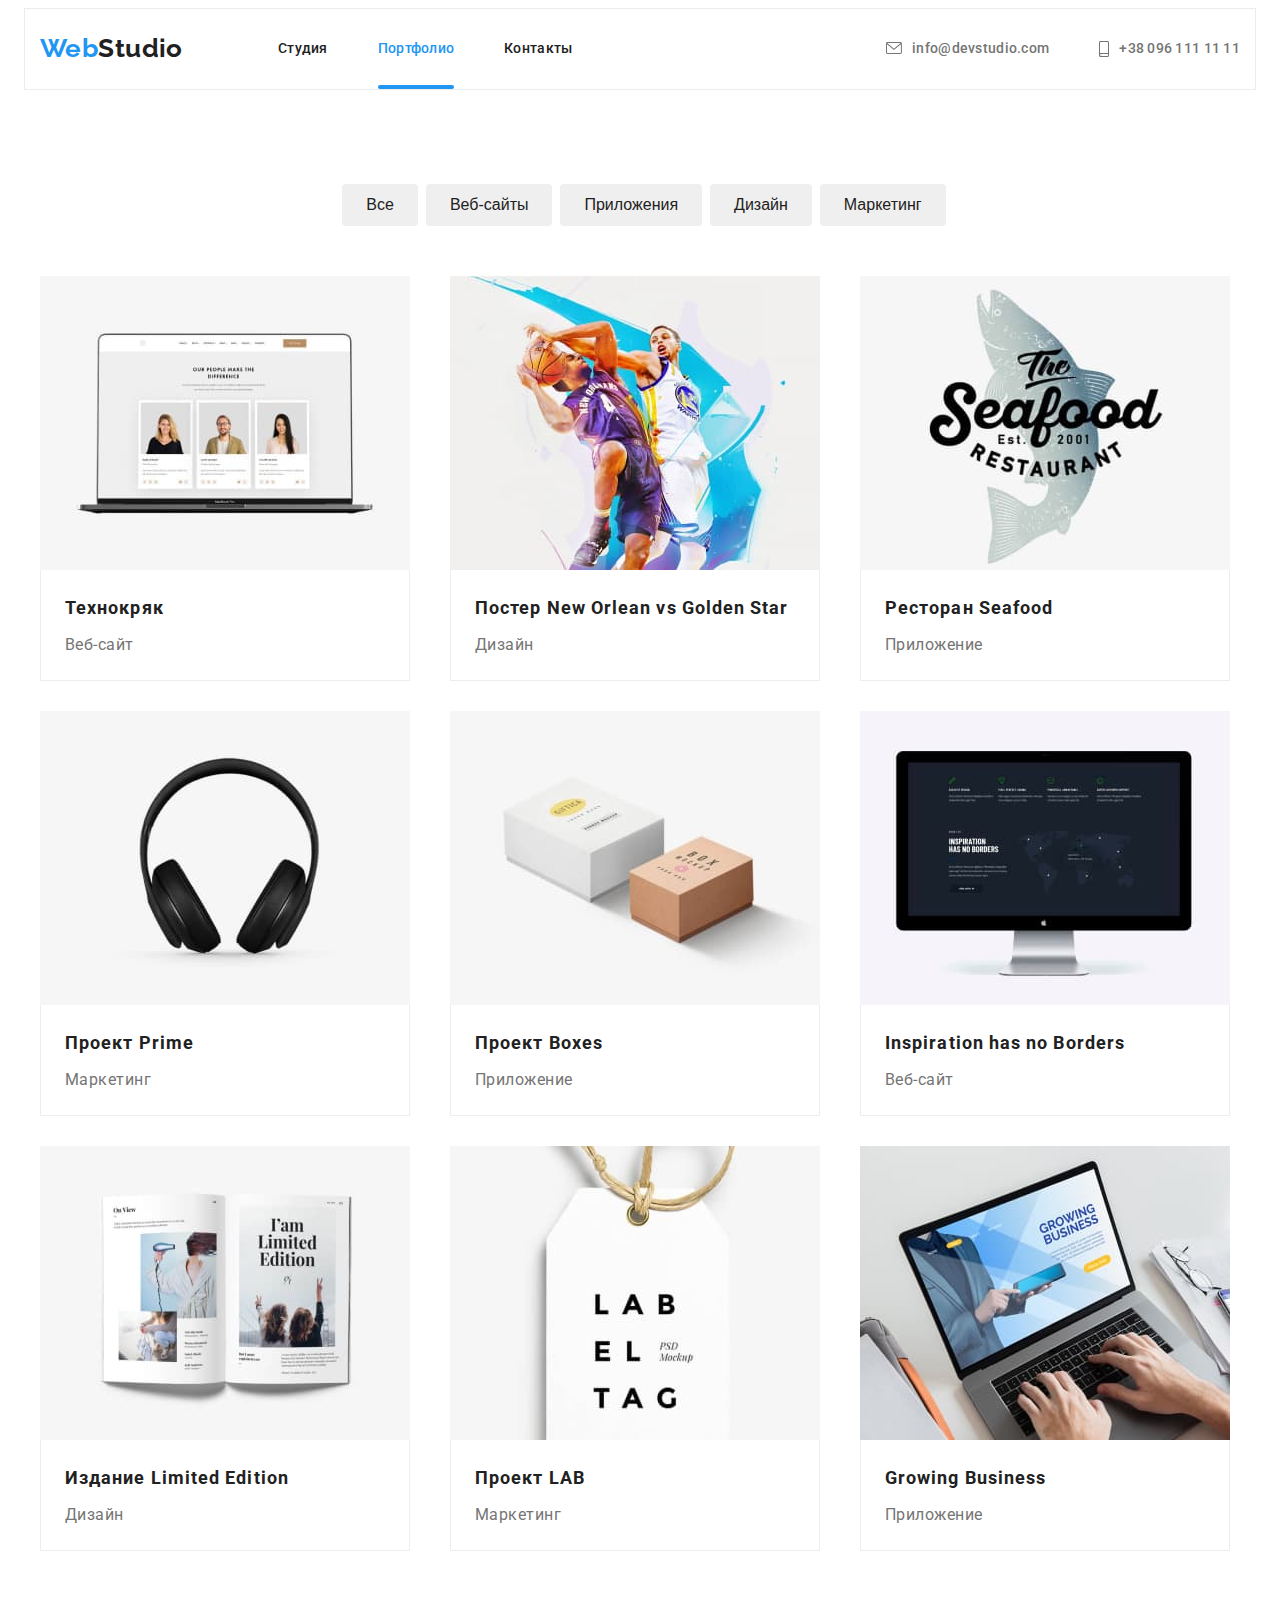
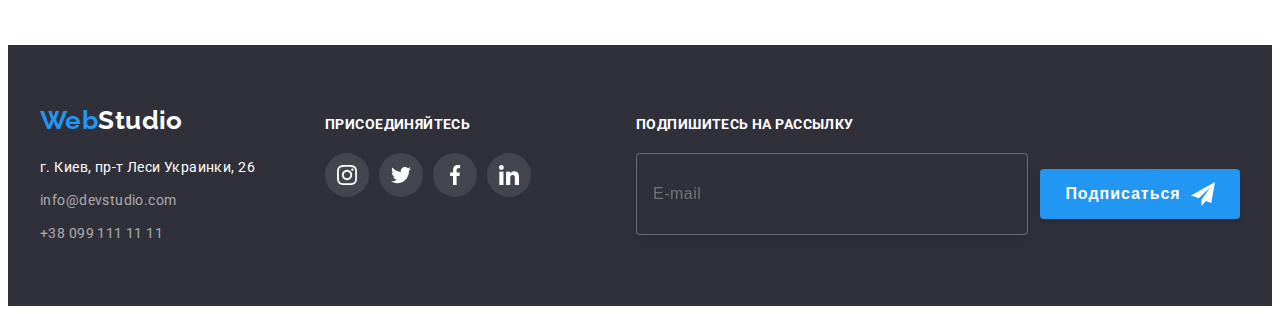
==== portfolio.html @ b59cf347 "added sass s.json" ====
<!DOCTYPE html>
<html lang="ru">
  <head>
    <meta charset="utf-8" />
    <meta name="viewport" content="widht=device-widht, initial-scale=1.0" />
    <title>Document</title>
    <link rel="preconnect" href="https://fonts.googleapis.com" />
    <link rel="preconnect" href="https://fonts.gstatic.com" crossorigin />
    <link
      href="https://fonts.googleapis.com/css2?family=Raleway:wght@700&family=Roboto:wght@400;500;700;900&display=swap"
      rel="stylesheet"
    />
    <link
      rel="stylesheet"
      href="https://cdnjs.cloudflare.com/ajax/libs/modern-normalize/1.1.0/modern-normalize.min.css"
      integrity="sha512-wpPYUAdjBVSE4KJnH1VR1HeZfpl1ub8YT/NKx4PuQ5NmX2tKuGu6U/JRp5y+Y8XG2tV+wKQpNHVUX03MfMFn9Q=="
      crossorigin="anonymous"
      referrerpolicy="no-referrer"
    />
    <link rel="stylesheet" href="./css/styles.css" />
  </head>

  <body>
    <!-- Шапка сайта-->
    <header class="header-page">
      <div class="container border">
        <div class="box">
          <nav class="header-page-nav">
            <a href="./index.html" class="logo"><span class="accent">Web</span>Studio</a>
            <ul class="site-nav list">
              <li class="list-item"><a href="index.html" class="link">Студия</a></li>
              <li class="list-item">
                <a href="./portfolio.html" class="link current">Портфолио</a>
              </li>
              <li class="list-item"><a href="" class="link">Контакты</a></li>
            </ul>
          </nav>

          <ul class="contact list">
            <li class="contacts-item">
              <a href="mailto:info@devstudio.com" class="contact-title">
                <svg class="contacts-icon-header" width="16" height="12">
                  <use href="./images/symbol-defs.svg#icon-envelope"></use>
                </svg>
                info@devstudio.com</a
              >
            </li>
            <li class="contacts-item">
              <a href="tel:+380991111111" class="contact-title">
                <svg class="contacts-icon-header" width="10" height="16">
                  <use href="./images/symbol-defs.svg#icon-smartphone"></use>
                </svg>
                +38 096 111 11 11</a
              >
            </li>
          </ul>
        </div>
      </div>
    </header>

    <main>
      <section class="section">
        <div class="container">
          <h1 class="section-title visually-hidden">Наши проекты</h1>
          <ul class="button-primary-list list">
            <li><button type="button" class="button-primary">Все</button></li>
            <li><button type="button" class="button-primary">Веб-сайты</button></li>
            <li><button type="button" class="button-primary">Приложения</button></li>
            <li><button type="button" class="button-primary">Дизайн</button></li>
            <li><button type="button" class="button-primary">Маркетинг</button></li>
          </ul>
          <ul class="projects list">
            <li class="projects-item">
              <a href="" class="projects-link">
                <div class="projects-wrap">
                  <img src="./images/image.jpg" alt="Ноутбук" width="370" height="294" />
                  <p class="projects-text">
                    Ресурс предлагает комплексные предложения с разным уровнем функционала и
                    сервисов. Все это позволит посетителю получить исчерпывающие сведения о компании
                    или частном лице.
                  </p>
                </div>

                <div class="projects-class">
                  <h2 class="projects-title">Технокряк</h2>
                  <p class="projects-work">Веб-сайт</p>
                </div>
              </a>
            </li>
            <li class="projects-item">
              <a href="" class="projects-link">
                <div class="projects-wrap">
                  <img
                    src="./images/image.1.jpg"
                    alt="Двое мужчин играют в баскетбол"
                    width="370"
                    height="294"
                  />
                  <p class="projects-text">
                    Ресурс предлагает комплексные предложения с разным уровнем функционала и
                    сервисов. Все это позволит посетителю получить исчерпывающие сведения о компании
                    или частном лице.
                  </p>
                </div>

                <div class="projects-class">
                  <h2 class="projects-title">Постер New Orlean vs Golden Star</h2>
                  <p class="projects-work">Дизайн</p>
                </div>
              </a>
            </li>
            <li class="projects-item">
              <a href="" class="projects-link">
                <div class="projects-wrap">
                  <img src="./images/image.2.jpg" alt="Лого ресторана" width="370" height="294" />
                  <p class="projects-text">
                    Ресурс предлагает комплексные предложения с разным уровнем функционала и
                    сервисов. Все это позволит посетителю получить исчерпывающие сведения о компании
                    или частном лице.
                  </p>
                </div>

                <div class="projects-class">
                  <h2 class="projects-title">Ресторан Seafood</h2>
                  <p class="projects-work">Приложение</p>
                </div>
              </a>
            </li>
            <li class="projects-item">
              <a href="" class="projects-link">
                <div class="projects-wrap">
                  <img src="./images/image.3.jpg" alt="Наушники" width="370" height="294" />
                  <p class="projects-text">
                    Ресурс предлагает комплексные предложения с разным уровнем функционала и
                    сервисов. Все это позволит посетителю получить исчерпывающие сведения о компании
                    или частном лице.
                  </p>
                </div>

                <div class="projects-class">
                  <h2 class="projects-title">Проект Prime</h2>
                  <p class="projects-work">Маркетинг</p>
                </div>
              </a>
            </li>
            <li class="projects-item">
              <a href="" class="projects-link">
                <div class="projects-wrap">
                  <img src="./images/image.4.jpg" alt="Две коробки" width="370" height="294" />
                  <p class="projects-text">
                    Ресурс предлагает комплексные предложения с разным уровнем функционала и
                    сервисов. Все это позволит посетителю получить исчерпывающие сведения о компании
                    или частном лице.
                  </p>
                </div>

                <div class="projects-class">
                  <h2 class="projects-title">Проект Boxes</h2>
                  <p class="projects-work">Приложение</p>
                </div>
              </a>
            </li>
            <li class="projects-item">
              <a href="" class="projects-link">
                <div class="projects-wrap">
                  <img
                    src="./images/image.5.jpg"
                    alt="Монитор комп'ютера"
                    width="370"
                    height="294"
                  />
                  <p class="projects-text">
                    Ресурс предлагает комплексные предложения с разным уровнем функционала и
                    сервисов. Все это позволит посетителю получить исчерпывающие сведения о компании
                    или частном лице.
                  </p>
                </div>

                <div class="projects-class">
                  <h2 class="projects-title">Inspiration has no Borders</h2>
                  <p class="projects-work">Веб-сайт</p>
                </div>
              </a>
            </li>
            <li class="projects-item">
              <a href="" class="projects-link">
                <div class="projects-wrap">
                  <img src="./images/image.6.jpg" alt="Открытый журнал" width="370" height="294" />
                  <p class="projects-text">
                    Ресурс предлагает комплексные предложения с разным уровнем функционала и
                    сервисов. Все это позволит посетителю получить исчерпывающие сведения о компании
                    или частном лице.
                  </p>
                </div>

                <div class="projects-class">
                  <h2 class="projects-title">Издание Limited Edition</h2>
                  <p class="projects-work">Дизайн</p>
                </div>
              </a>
            </li>
            <li class="projects-item">
              <a href="" class="projects-link">
                <div class="projects-wrap">
                  <img src="./images/image.7.jpg" alt="Проект LAB" width="370" height="294" />
                  <p class="projects-text">
                    Ресурс предлагает комплексные предложения с разным уровнем функционала и
                    сервисов. Все это позволит посетителю получить исчерпывающие сведения о компании
                    или частном лице.
                  </p>
                </div>

                <div class="projects-class">
                  <h2 class="projects-title">Проект LAB</h2>
                  <p class="projects-work">Маркетинг</p>
                </div>
              </a>
            </li>
            <li class="projects-item">
              <a href="" class="projects-link">
                <div class="projects-wrap">
                  <img
                    src="./images/image.8.jpg"
                    alt="Робота за проектом"
                    width="370"
                    height="294"
                  />
                  <p class="projects-text">
                    Ресурс предлагает комплексные предложения с разным уровнем функционала и
                    сервисов. Все это позволит посетителю получить исчерпывающие сведения о компании
                    или частном лице.
                  </p>
                </div>

                <div class="projects-class">
                  <h2 class="projects-title">Growing Business</h2>
                  <p class="projects-work">Приложение</p>
                </div>
              </a>
            </li>
          </ul>
        </div>
      </section>
    </main>

    <!-- Футер -->
    <footer class="adress">
      <div class="contact-wrap">
        <div class="container">
          <div class="contact-link">
            <a href="./index.html" class="logo-footer"
              ><span class="accent">Web</span><span class="accent-logo">Studio</span></a
            >
            <address>
              <ul class="contacts list">
                <li class="contact-adress">
                  <a
                    href="https://goo.gl/maps/pnNfETj2RrLpbSRX6"
                    target="_blank"
                    rel="nooper noreferrer"
                    class="adress-title"
                    >г. Киев, пр-т Леси Украинки, 26</a
                  >
                </li>
                <li class="contact-adress">
                  <a href="mailto:info@devstudio.com" class="contact-item"> info@devstudio.com</a>
                </li>
                <li class="contact-adress">
                  <a href="tel:+380991111111" class="contact-item"> +38 099 111 11 11</a>
                </li>
              </ul>
            </address>
          </div>
          <div class="contacts-wrap-link">
            <div class="contacts-link">
              <p class="contacts-link-title">Присоединяйтесь</p>
              <ul class="contacts-link-list list">
                <li class="contacts-icon">
                  <a href="" class="contacts-icon-link">
                    <svg class="contacts-icons" width="20" height="20">
                      <use href="./images/symbol-defs.svg#icon-instagram"></use>
                    </svg>
                  </a>
                </li>
                <li class="contacts-icon">
                  <a href="" class="contacts-icon-link">
                    <svg class="contacts-icons" width="20" height="20">
                      <use href="./images/symbol-defs.svg#icon-twitter"></use>
                    </svg>
                  </a>
                </li>
                <li class="contacts-icon">
                  <a href="" class="contacts-icon-link">
                    <svg class="contacts-icons" width="20" height="20">
                      <use href="./images/symbol-defs.svg#icon-facebook"></use>
                    </svg>
                  </a>
                </li>
                <li class="contacts-icon">
                  <a href="" class="contacts-icon-link">
                    <svg class="contacts-icons" width="20" height="20">
                      <use href="./images/symbol-defs.svg#icon-linkedin"></use>
                    </svg>
                  </a>
                </li>
              </ul>
            </div>
          </div>
          <div class="contacts-wrap-email">
            <p class="contacts-email-title">Подпишитесь на рассылку</p>
            <form>
              <div class="contacts-input-btn">
                <input type="email" name="email" placeholder="E-mail" class="contacts-input" />
                <button type="submit" class="contacts-email-btn">
                  Подписаться

                  <svg class="contacts-btn-icon" width="24" height="24">
                    <use href="./images/symbol-defs.svg#icon-icon-send"></use>
                  </svg>
                </button>
              </div>
            </form>
          </div>
        </div>
      </div>
    </footer>
  </body>
</html>
---- css/styles.css ----
:root {
  --primary-text-color: #757575;
  --title-text-color: #212121;
  --accent-color: #2196f3;
  --primary-white-color: #ffffff;
  --primary-grey-color: #2f303a;
}

.visually-hidden {
  position: absolute;
  white-space: nowrap;
  width: 1px;
  height: 1px;
  overflow: hidden;
  border: 0;
  padding: 0;
  clip: rect(0 0 0 0);
  clip-path: inset(50%);
  margin: -1px;
}

p,
h1,
h2,
h3,
h4,
h5,
h6 {
  margin: 0;
  padding: 0;
}

ul,
ol {
  margin: 0;
  padding-left: 0;
}

img {
  display: block;
  max-width: 100%;
  height: auto;
}

.container {
  width: 1200px;
  margin: 0 auto;
  padding-left: 15px;
  padding-right: 15px;
  /* outline: 2px solid red; */
}

.box {
  display: flex;
  align-items: center;

  padding-top: 24px;
  padding-bottom: 25px;
}

body {
  background-color: var(--primary-white-color);
  color: var(--primary-text-color);
  font-family: 'Roboto', sans-serif;
  font-size: 14px;
  letter-spacing: 0.03em;
}

.border {
  border: 1px solid #ececec;
}

.list {
  list-style: none;
}

/* icon */
.thumb {
  display: flex;
  align-items: center;
  justify-content: center;
  background-color: #f5f4fa;
  border-radius: 4px;
  max-width: 270px;
  height: 120px;
  margin-bottom: 30px;
}

.icon-img {
  display: inline-flex;
  background-position: center;
  background-repeat: no-repeat;
  background-size: contain;
}

.icon {
  display: inline-flex;
  background-position: center;
  background-repeat: no-repeat;
  background-size: contain;
}

.icon:not(:last-child) {
  margin-left: 10px;
}

/* логотип */
.logo {
  color: var(--title-text-color);
  font-family: 'Raleway', sans-serif;
  font-weight: 700;
  text-decoration: none;
  font-size: 26px;
  line-height: 1.19;

  min-width: 145px;
  height: 31px;
  margin-right: 93px;
}

.logo-footer {
  color: var(--title-text-color);
  font-family: 'Raleway', sans-serif;
  font-weight: 700;
  text-decoration: none;
  font-size: 26px;
  line-height: 1.19;
  min-width: 145px;
  height: 31px;
}

.accent {
  color: var(--accent-color);
}
.accent-logo {
  color: var(--primary-white-color);
}

/* header */

.header-page {
  display: flex;
  align-items: center;
}

.header-page-nav {
  display: flex;
  align-items: center;
}

.site-nav {
  display: flex;
}

.site-nav:not(:last-child) {
  margin-left: 50px;
}

.site-nav .link {
  color: var(--title-text-color);
  font-weight: 500;
  font-size: 14px;
  line-height: 1.14;
  text-decoration: none;
  letter-spacing: 0.02em;
}

.list-item {
  position: relative;
}

.link::after {
  content: '';
  position: absolute;
  left: 0;
  bottom: -32px;
  display: block;
  width: 100%;
  height: 4px;
  background-color: var(--accent-color);
  border-radius: 2px;
  opacity: 0;
  transform: scaleX(0);
  transition: transform 250ms cubic-bezier(0.4, 0, 0.2, 1),
    opacity 250ms cubic-bezier(0.4, 0, 0.2, 1);
}

.link:hover::after,
.link.current::after {
  opacity: 1;
  transform: scaleX(1);
}

.site-nav .link:hover,
.site-nav .link:focus {
  color: var(--accent-color);
}

.site-nav .link.current {
  color: var(--accent-color);
}

.list-item:not(:last-child) {
  margin-right: 50px;
}

.border {
  border: 1px solid #ececec;
}

/* hero */

.hero {
  text-align: center;
  padding-top: 200px;
  padding-bottom: 200px;
}

.hero-title {
  color: var(--primary-white-color);
  font-weight: 900;
  font-size: 44px;
  line-height: 1.36;
  letter-spacing: 0.06em;
  text-align: center;
  max-width: 696px;
  height: 120px;
  margin-left: auto;
  margin-right: auto;
  margin-bottom: 30px;
  text-transform: uppercase;
}
/* Overlay */
.overlay {
  height: 600px;
  outline: 1px solid #000;
  max-width: 1600px;
  margin-left: auto;
  margin-right: auto;
  background-image: linear-gradient(rgba(47, 48, 58, 0.4), rgba(47, 48, 58, 0.4)),
    url(../images/overlay.jpg);
  background-repeat: no-repeat;
  background-size: cover;
  background-position: center;
}

.section {
  padding-top: 94px;
  padding-bottom: 94px;
}
.section-title {
  color: var(--title-text-color);
  font-weight: 700;
  font-size: 36px;
  line-height: 1.17;
  letter-spacing: 0.03em;
  text-align: center;
  margin-right: auto;
  margin-left: auto;
  margin-bottom: 50px;
}

.section-gallery {
  padding-top: 0;
}

.gallery {
  display: flex;
  margin-left: -30px;
}

.gallery-item {
  width: calc((100% - 90px) / 3);
  margin-left: 30px;
  position: relative;
}

.gallery-text {
  background-color: rgba(47, 48, 58, 0.8);
  color: #ffffff;

  font-weight: 700;
  font-size: 14px;
  line-height: 1.14;
  text-align: center;
  letter-spacing: 0.03em;
  text-transform: uppercase;

  display: flex;
  align-items: center;
  justify-content: center;

  position: absolute;
  width: 370px;
  height: 70px;
  bottom: 0;
}

/* work */
.work-title {
  color: var(--title-text-color);
  font-weight: 700;
  font-size: 14px;
  line-height: 1.14;
  letter-spacing: 0.03em;
  text-transform: uppercase;
  max-width: 270px;
  margin-bottom: 10px;
}

.work-list {
  display: flex;
  align-items: center;
}

.work-item:not(:last-child) {
  margin-right: 30px;
}

.work-text {
  font-size: 14px;
  line-height: 1.71;
  letter-spacing: 0.03em;
  text-align: left;
  width: 270px;
}

/* projects */
.projects {
  display: flex;
  flex-wrap: wrap;

  margin-left: -30px;
  margin-top: -30px;
}
.projects-link {
  display: block;
  color: var(--primary-text-color);
  text-decoration: none;
  font-size: 16px;
  line-height: 1.88;
  letter-spacing: 0.03em;
  box-sizing: border-box;
}

.projects-title {
  color: var(--title-text-color);
  font-weight: 700;
  font-size: 18px;
  line-height: 2;
  letter-spacing: 0.06em;
  margin-bottom: 4px;
}

.projects-work {
  color: var(--primary-text-color);
  font-size: 16px;
  line-height: 1.88;
  letter-spacing: 0.03em;
}

.projects-class {
  padding-top: 20px;
  padding-right: 24px;
  padding-bottom: 20px;
  padding-left: 24px;
  box-sizing: border-box;
  border-left: 1px solid #eeeeee;
  border-right: 1px solid #eeeeee;
  border-bottom: 1px solid #eeeeee;
  width: 370px;
}

.projects-item {
  flex-basis: calc(100% / 3 - 30px);
  margin-top: 30px;
  margin-left: 30px;
}

/* .projects-item:hover,
.projects-item:focus {
  box-shadow: 0px 1px 1px rgba(0, 0, 0, 0.12), 0px 4px 4px rgba(0, 0, 0, 0.06),
    1px 4px 6px rgba(0, 0, 0, 0.16);
} */
.projects-link:hover,
.projects-link:focus {
  box-shadow: 0px 1px 1px rgba(0, 0, 0, 0.12), 0px 4px 4px rgba(0, 0, 0, 0.06),
    1px 4px 6px rgba(0, 0, 0, 0.16);
}

.projects-link:hover .projects-text {
  transform: translateY(0);
}

.projects-wrap {
  position: relative;
  overflow: hidden;
}

.projects-text {
  background-color: rgba(33, 150, 243, 0.9);
  color: #ffffff;
  font-size: 18px;
  line-height: 1.56;
  letter-spacing: 0.03em;

  position: absolute;
  top: 0;
  bottom: 0;
  padding: 63px 24px;
  height: 100%;
  max-width: 100%;

  transform: translateY(101%);
  transition: transform 250ms cubic-bezier(0.4, 0, 0.2, 1);
}

/* button */
.button {
  display: block;
  border-radius: 4px;
  padding: 10px 32px;
  min-width: 200px;
  margin-right: auto;
  margin-left: auto;

  background-color: var(--accent-color);
  color: var(--primary-white-color);

  border-color: transparent;
  font-weight: 700;
  font-size: 16px;
  line-height: 1.88;
  cursor: pointer;
  text-align: center;
  letter-spacing: 0.06em;
}

.button:hover,
.button:focus {
  color: var(--primary-white-color);
}

.button-primary-list {
  display: flex;
  justify-content: center;
  margin-bottom: 50px;
}

.button-primary {
  color: var(--title-text-color);
  font-size: 16px;
  font-weight: 500;
  line-height: 1.63;
  text-align: center;
  border-color: transparent;
  border-radius: 4px;
  cursor: pointer;
  margin-left: 8px;
  padding: 6px 22px;
}

.button-primary:hover,
.button-primary:focus {
  background-color: var(--accent-color);
  color: var(--primary-white-color);
  border-color: transparent;
  box-shadow: 0px 3px 1px rgba(0, 0, 0, 0.1), 0px 1px 2px rgba(0, 0, 0, 0.08),
    0px 2px 2px rgba(0, 0, 0, 0.12);
}

/* features */

.feature-list {
  display: flex;
  margin-left: -30px;
  text-align: center;
}

.feature-item {
  width: calc((100%-120px) / 4);
  margin-left: 30px;
  background: #ffffff;
  box-shadow: 0px 1px 3px rgba(0, 0, 0, 0.12), 0px 1px 1px rgba(0, 0, 0, 0.14),
    0px 2px 1px rgba(0, 0, 0, 0.2);
  border-radius: 0px 0px 4px 4px;
}

.feature {
  background-color: #f5f4fa;
  padding-bottom: 94px;
}

.feature-title {
  color: var(--title-text-color);
  font-weight: 500;
  font-size: 16px;
  line-height: 1.19;
  letter-spacing: 0.03em;
  margin-top: 30px;
  margin-bottom: 10px;
}

.feature-work {
  font-size: 16px;
  line-height: 1.19;
  text-align: center;
  letter-spacing: 0.03em;
  margin-bottom: 16px;
}

.feature-icon-list {
  display: flex;
  justify-content: center;
  margin-bottom: 30px;
}

.feature-icon {
  width: 44px;
  height: 44px;
  margin-right: 10px;
}

.feature-icon:not(:last-child) {
  margin-right: 10px;
}

.feature-icon-link {
  width: 100%;
  height: 100%;
  border-radius: 50%;
  display: flex;
  align-items: center;
  justify-content: center;
  color: #afb1b8;
  position: relative;
}

.icons {
  fill: currentColor;
  position: absolute;
  transform: rotate(0);
  transition: transform 250ms cubic-bezier(0.4, 0, 0.2, 1);
}

.feature-icon-link:hover,
.feature-icon-link:focus {
  background-color: var(--accent-color);
  color: #ffffff;
  transform: rotate(360deg);
  transition: transform 800ms cubic-bezier(0.4, 0, 0.2, 1);
}

/* Clients */
.clients-list {
  display: flex;
  align-items: center;
}

.clients-title {
  color: var(--title-text-color);
  font-weight: 700;
  font-size: 36px;
  line-height: 1.17;
  text-align: center;
  letter-spacing: 0.03em;
  margin-bottom: 50px;
}

.clients-item {
  margin-right: 30px;
}

.clients-item:not(:last-child) {
  margin-right: 30px;
}

.clients-link {
  display: flex;
  align-items: center;
  justify-content: center;
  border: 1px solid #afb1b8;
  border-radius: 4px;
  width: 170px;
  height: 92px;
  color: #afb1b8;
  cursor: pointer;

  position: relative;
}

.clients-link:hover,
.clients-link:focus {
  border-color: var(--accent-color);
}

.clients-icon {
  display: inline-flex;
  background-position: center;
  background-repeat: no-repeat;
  background-size: contain;
  position: absolute;
  opacity: 1;
  transform: scale(1);
  transition: transform 250ms cubic-bezier(0.4, 0, 0.2, 1);
}

.clients-icon {
  fill: currentColor;
}

.clients-link:hover .clients-icon,
.clients-link:focus .clients-icon {
  fill: var(--accent-color);
  opacity: 0.8;
  transform: scale(1.2);
  transition: transform 250ms cubic-bezier(0.4, 0, 0.2, 1);
}

/* contacts */
.contact-wrap .container {
  display: flex;
  align-items: baseline;
  /* justify-content: baseline; */
}

.contacts-icon-header {
  fill: var(--primary-text-color);
  cursor: pointer;
  margin-right: 10px;
  opacity: 1;
  transform: scaleY(1);
  transition: transform 250ms cubic-bezier(0.4, 0, 0.2, 1);
}

.contacts-icon-header:not(:last-child) {
  margin-right: 10px;
}

.contacts-item:hover .contacts-icon-header,
.contacts-item:focus .contacts-icon-header {
  fill: var(--accent-color);
  opacity: 1.2;
  transform: scaleY(-1);
  transition: transform 250ms cubic-bezier(0.4, 0, 0.2, 1);
}

/* .contacts-icon-header:hover,
.contacts-icon-header:focus {
  fill: var(--accent-color);
} */

.contacts-item {
  display: inline-flex;
  align-items: center;
}

.contacts-item:not(:last-child) {
  margin-right: 50px;
}

.adress {
  background-color: var(--primary-grey-color);
  padding-top: 60px;
  padding-bottom: 60px;
}

.contact {
  display: flex;
  margin-left: auto;
}

.contact:not(:last-child) {
  margin-left: 50px;
}

.contact-title {
  color: var(--primary-text-color);
  font-weight: 500;
  line-height: 1.14;
  font-style: normal;
  text-decoration: none;
  letter-spacing: 0.02em;
  display: flex;
  align-items: center;
}

.contact-item {
  line-height: 1.71;
  letter-spacing: 0.03em;
  color: rgba(255, 255, 255, 0.6);
  text-decoration: none;
  font-style: normal;
}

.contact-adress:not(:last-child) {
  margin-bottom: 9px;
}
.contact-title:hover,
.contact-item:hover,
.adress-title:hover {
  color: var(--accent-color);
}

.adress-title {
  color: var(--primary-white-color);
  line-height: 1.71;
  font-style: normal;
  text-decoration: none;
}

.contacts {
  margin-top: 20px;
}

.contacts-link {
  margin-left: 70px;
}

.contacts-link-title {
  display: block;
  color: var(--primary-white-color);
  font-weight: 700;
  font-size: 14px;
  line-height: 1.14;
  letter-spacing: 0.03em;
  text-transform: uppercase;
  margin-bottom: 20px;
}

.contacts-link-list {
  display: flex;
  align-items: baseline;
}

.contacts-icon-list {
  display: flex;
  justify-content: center;
}

.contacts-icon {
  width: 44px;
  height: 44px;
  margin-right: 10px;
}

.contacts-icon:not(:last-child) {
  margin-right: 10px;
}

.contacts-icon-link {
  width: 100%;
  height: 100%;
  border-radius: 50%;
  display: flex;
  align-items: center;
  justify-content: center;
  background: rgba(255, 255, 255, 0.1);
  color: #ffffff;
  position: relative;
}

.contacts-icons {
  fill: currentColor;
  position: absolute;
  opacity: 1;
  transform: scale(1);
  transition: transform 250ms cubic-bezier(0.4, 0, 0.2, 1);
}

.contacts-icon-link:hover,
.contacts-icon-link:focus {
  background-color: var(--accent-color);
  color: #ffffff;
  opacity: 0.8;
  transform: scale(0.7);
  transition: transform 250ms cubic-bezier(0.4, 0, 0.2, 1);
}

.contacts-wrap-link {
  margin-right: auto;
}

.contacts-input-btn {
  display: flex;
  align-items: center;
  justify-content: center;
}

.contacts-email-title {
  display: block;
  color: var(--primary-white-color);
  font-weight: 700;
  font-size: 14px;
  line-height: 1.14;
  letter-spacing: 0.03em;
  text-transform: uppercase;
  margin-bottom: 20px;
}

.contacts-input {
  background-color: #2f303a;
  color: rgba(255, 255, 255, 0.6);

  width: 358px;
  height: 50px;

  font-size: 16px;
  line-height: 1.25;
  letter-spacing: 0.03em;

  border: 1px solid rgba(255, 255, 255, 0.3);
  filter: drop-shadow(0px 4px 4px rgba(0, 0, 0, 0.15));
  border-radius: 4px;
  outline: none;

  padding: 15px 16px;
  margin-right: 12px;
}

.contacts-email-btn {
  display: flex;
  align-items: center;
  justify-content: center;

  background-color: var(--accent-color);
  color: #ffffff;

  width: 200px;
  height: 50px;

  box-shadow: 0px 4px 4px rgba(0, 0, 0, 0.15);
  border-radius: 4px;
  border: transparent;
  cursor: pointer;

  font-weight: 700;
  font-size: 16px;
  line-height: 1.88;
  letter-spacing: 0.06em;
  padding: 10px;
}

.contacts-email-btn:hover .contacts-btn-icon,
.contacts-email-btn:focus .contacts-btn-icon {
  background-color: var(--accent-color);
  color: var(--primary-white-color);
  border-color: transparent;
  transform: scale(1.5);
  transition: transform 250ms cubic-bezier(0.4, 0, 0.2, 1);
}

.contacts-btn-icon {
  margin-left: 10px;
}

/* backdrop.modal */
.backdrop {
  position: fixed;
  top: 0;
  left: 0;
  width: 100%;
  height: 100vh;
  background-color: rgba(0, 0, 0, 0.2);

  opacity: 1;
  transition: opacity 250ms cubic-bezier(0.4, 0, 0.2, 1);
}

.backdrop.is-hidden {
  /* visibility: hidden; */
  opacity: 0;
  pointer-events: none;
}

.backdrop.is-hidden .modal {
  transform: translate(-50%, -50%) scale(1.1);
}

.modal {
  background-color: var(--primary-white-color);

  position: absolute;
  top: 50%;
  left: 50%;

  transform: translate(-50%, -50%) scale(1);
  transition: transform 250ms cubic-bezier(0.4, 0, 0.2, 1);
  width: 528px;
  height: 581px;

  box-shadow: 0px 1px 3px rgba(0, 0, 0, 0.12), 0px 1px 1px rgba(0, 0, 0, 0.14),
    0px 2px 1px rgba(0, 0, 0, 0.2);
  border-radius: 4px;
  padding: 40px;
}

.modal-close-btn {
  position: absolute;
  top: 8px;
  right: 8px;

  display: flex;
  align-items: center;
  justify-content: center;

  width: 30px;
  height: 30px;
  cursor: pointer;
  border-radius: 50%;
  border: 1px solid rgba(0, 0, 0, 0.1);
  background-color: inherit;
  transform: rotate(0);
  transition: transform 250ms cubic-bezier(0.4, 0, 0.2, 1);
}

.no-scroll {
  overflow: hidden;
}

.modal-icon {
  fill: #000;
}

.modal-close-btn:hover .modal-icon,
.modal-close-btn:focus .modal-icon {
  fill: var(--accent-color);
  transform: rotate(-360deg);
  transition: transform 250ms cubic-bezier(0.4, 0, 0.2, 1);
}

.modal-title {
  color: var(--title-text-color);
  font-weight: 700;
  font-size: 20px;
  line-height: 1.15;
  text-align: center;
  letter-spacing: 0.03em;
}

.modal-form {
  margin-top: 12px;
}

.modal-input {
  outline: none;
  margin-top: 4px;
  margin-bottom: 10px;
  padding-left: 42px;

  border: 1px solid rgba(33, 33, 33, 0.2);
  border-radius: 4px;

  width: 100%;
  height: 40px;
}

.modal-input:hover,
.modal-input:focus {
  border-color: var(--accent-color);
}
.modal-input:not(:placeholder-shown) {
  border-color: var(--accent-color);
}
.modal-label {
  color: var(--primary-text-color);
  font-size: 12px;
  line-height: 1.17;
  letter-spacing: 0.01em;
}

.modal-form-wrap {
  position: relative;
}

.modal-form-icon {
  position: absolute;
  top: 45%;
  left: 12px;
  transform: translateY(-45%);
}

.modal-form-wrap:hover .modal-form-icon,
.modal-form-wrap:focus .modal-form-icon {
  fill: var(--accent-color);
  transform: translateX(-55%);
  transition: transform 250ms cubic-bezier(0.4, 0, 0.2, 1);
}

.modal-input:hover + .modal-form-icon,
.modal-input:focus + .modal-form-icon {
  fill: var(--accent-color);
}

.modal-text {
  resize: none;
  width: 100%;
  height: 120px;
  outline: none;
  border: 1px solid rgba(33, 33, 33, 0.2);
  border-radius: 4px;
  padding: 12px 16px;
  margin-top: 4px;
  margin-bottom: 20px;
}

.modal-text::placeholder {
  font-size: 14px;
  line-height: 1.14;
  letter-spacing: 0.01em;

  color: rgba(117, 117, 117, 0.5);
}

.modal-link {
  color: var(--accent-color);
  padding-left: 5px;
}

.modal-accent {
  font-size: 14px;
  line-height: 1.71;
  letter-spacing: 0.03em;
}

.modal-label-checkbox {
  color: var(--primary-text-color);
  font-size: 14px;
  line-height: 1.71;
  letter-spacing: 0.03em;
  display: flex;
  align-items: center;
  justify-content: center;
  margin-bottom: 30px;
}

.modal-label-checkbox::before {
  content: '';
  width: 16px;
  height: 15px;
  border: 2px solid var(--title-text-color);
  border-radius: 2px;
  margin-right: 8px;
}

.modal-input-checkbox:checked + .modal-label-checkbox::before {
  background-color: var(--accent-color);
  background-image: url(../images/svg.privacy.svg);
  border: none;
  background-repeat: no-repeat;
  background-position: center;
}

.modal-input-checkbox:hover + .modal-label-checkbox::before,
.modal-input-checkbox:focus + .modal-label-checkbox::before {
  background-color: var(--accent-color);
  border: var(--accent-color);
  border-radius: 2px;
  background-image: url(../images/svg.privacy.svg);

  background-repeat: no-repeat;
  background-position: center;
}

.modal-btn {
  background-color: var(--accent-color);
  color: #ffffff;

  width: 200px;
  height: 50px;

  font-weight: 700;
  font-size: 16px;
  line-height: 1.88;
  letter-spacing: 0.06em;
  padding: 10px 55px;
  margin-left: auto;
  margin-right: auto;

  cursor: pointer;

  display: flex;
  align-items: center;
  text-align: center;

  box-shadow: 0px 4px 4px rgba(0, 0, 0, 0.15);
  border-radius: 4px;
  border: transparent;
}

.modal-btn:hover,
.modal-btn:focus {
  background: #2196f3;
  box-shadow: 0px 4px 4px rgba(0, 0, 0, 0.15);
}

/* цвет основного текста: #212121;
вторичный цвет текста:#757575 ;
цвет h1:#FFFFFF;
цвет контактов в футере: #FFFFFF99 ? 60%   rgba(255, 255, 255, 0.6);
акцент: #2196f3;
цвет фона: #ffffff;
цвет торичного фона: #f5f4fa; */
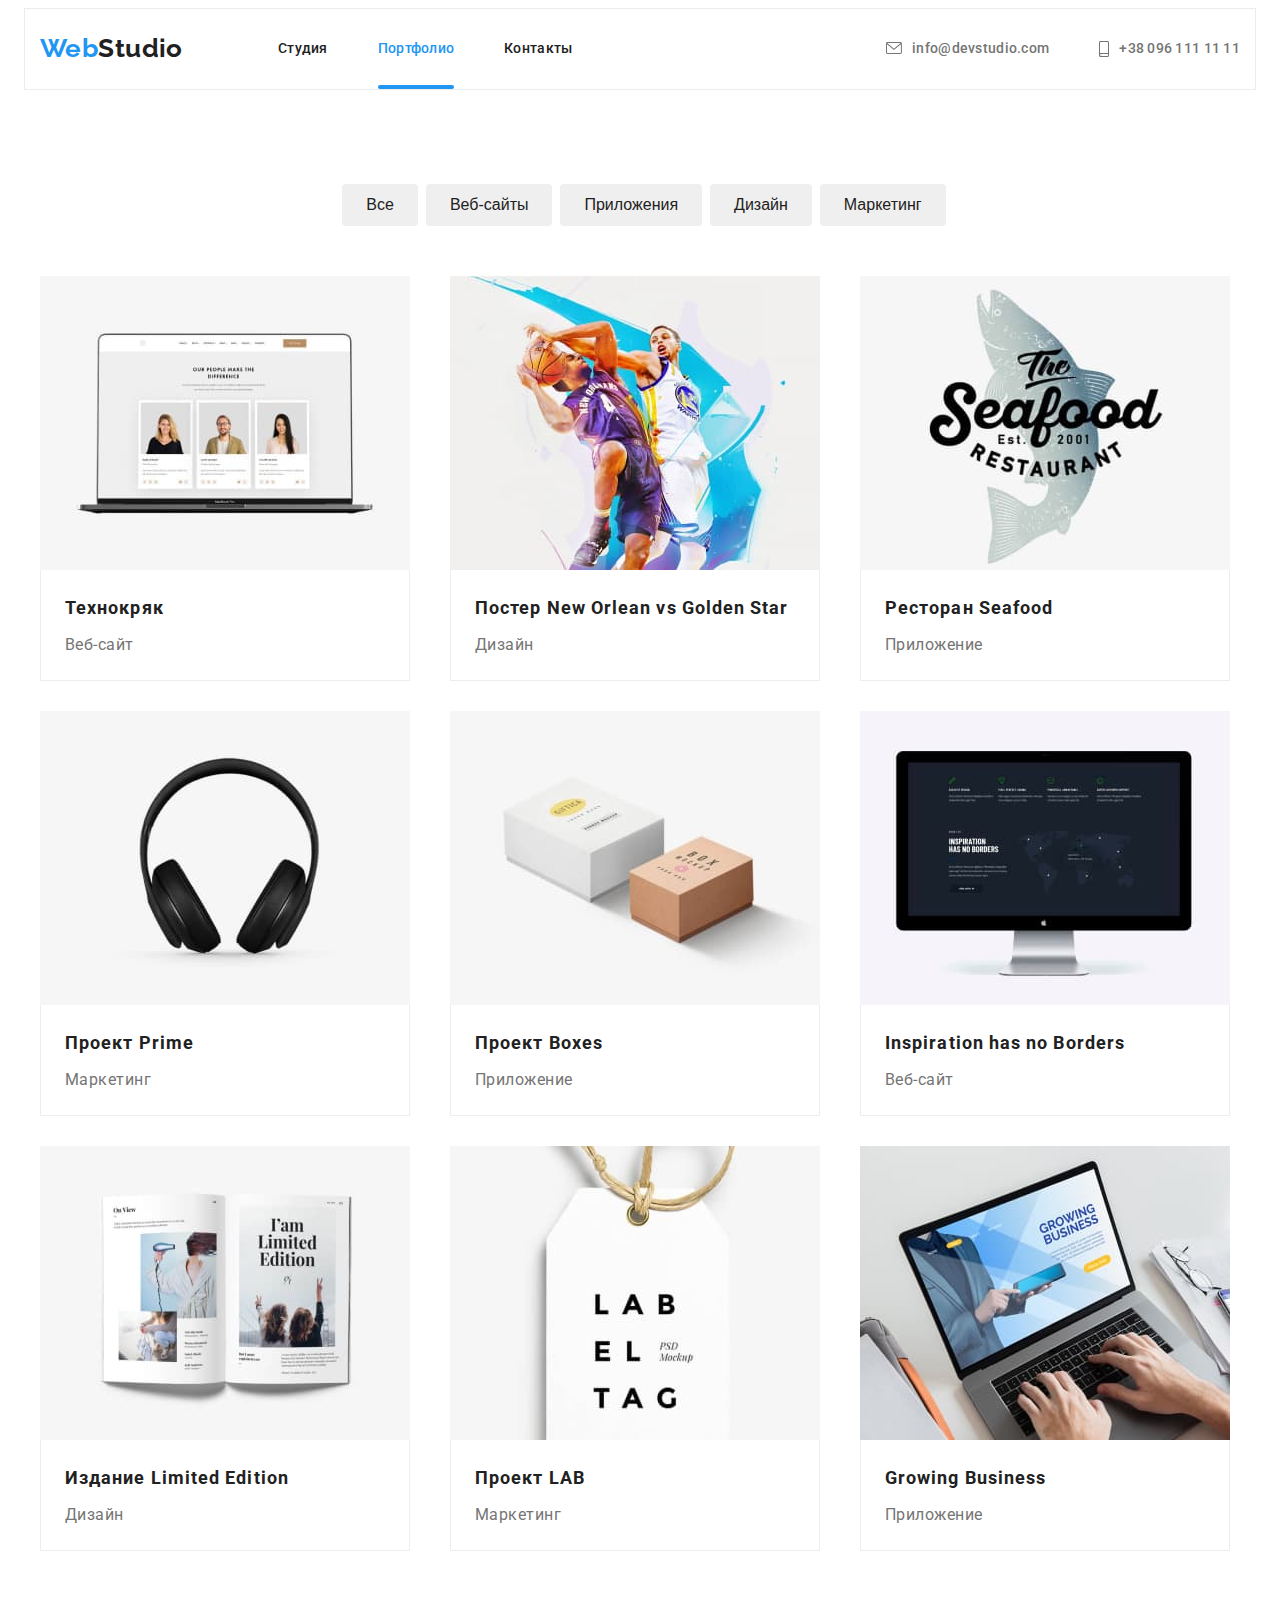
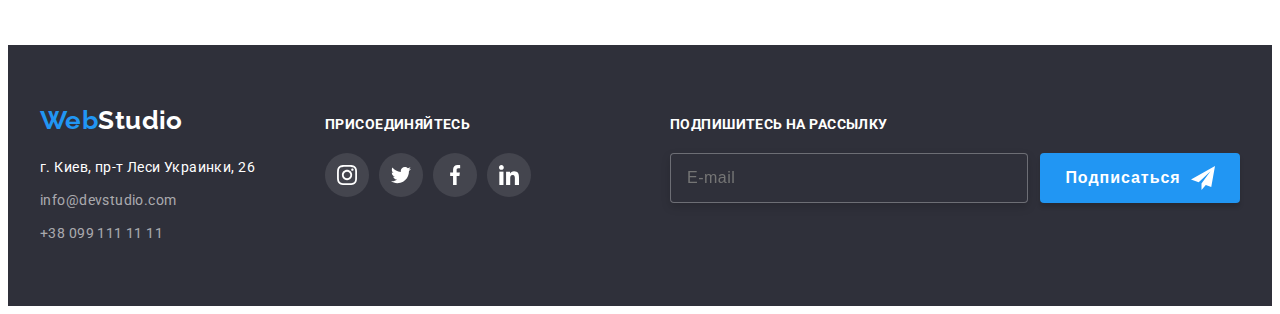
==== commit ff85f80b: "maked some ref code" ====
--- a/portfolio.html
+++ b/portfolio.html
@@ -17,7 +17,8 @@
       crossorigin="anonymous"
       referrerpolicy="no-referrer"
     />
-    <link rel="stylesheet" href="./css/styles.css" />
+    <link rel="stylesheet" href="./css/main.min.css" />
+    <!-- <link rel="stylesheet" href="./css/styles.css" /> -->
   </head>
 
   <body>
@@ -28,11 +29,11 @@
           <nav class="header-page-nav">
             <a href="./index.html" class="logo"><span class="accent">Web</span>Studio</a>
             <ul class="site-nav list">
-              <li class="list-item"><a href="index.html" class="link">Студия</a></li>
-              <li class="list-item">
-                <a href="./portfolio.html" class="link current">Портфолио</a>
+              <li class="site-nav__item"><a href="index.html" class="site-nav__link">Студия</a></li>
+              <li class="site-nav__item">
+                <a href="./portfolio.html" class="site-nav__link current">Портфолио</a>
               </li>
-              <li class="list-item"><a href="" class="link">Контакты</a></li>
+              <li class="site-nav__item"><a href="" class="site-nav__link">Контакты</a></li>
             </ul>
           </nav>
 
@@ -244,61 +245,61 @@
     </main>
 
     <!-- Футер -->
-    <footer class="adress">
+     <footer class="footer-adress">
       <div class="contact-wrap">
         <div class="container">
           <div class="contact-link">
-            <a href="./index.html" class="logo-footer"
-              ><span class="accent">Web</span><span class="accent-logo">Studio</span></a
+              <a href="./index.html" class="logo-footer"
+              ><span class="accent">Web</span>Studio</a
             >
             <address>
-              <ul class="contacts list">
-                <li class="contact-adress">
+              <ul class="footer-contacts list">
+                <li class="footer-contacts__item">
                   <a
                     href="https://goo.gl/maps/pnNfETj2RrLpbSRX6"
                     target="_blank"
                     rel="nooper noreferrer"
-                    class="adress-title"
+                    class="footer-contacts__text"
                     >г. Киев, пр-т Леси Украинки, 26</a
                   >
                 </li>
-                <li class="contact-adress">
-                  <a href="mailto:info@devstudio.com" class="contact-item"> info@devstudio.com</a>
-                </li>
-                <li class="contact-adress">
-                  <a href="tel:+380991111111" class="contact-item"> +38 099 111 11 11</a>
+                <li class="footer-contacts__item">
+                  <a href="mailto:info@devstudio.com" class="footer-contacts__link"> info@devstudio.com</a>
+                </li>
+                <li class="footer-contacts__item">
+                  <a href="tel:+380991111111" class="footer-contacts__link"> +38 099 111 11 11</a>
                 </li>
               </ul>
             </address>
           </div>
-          <div class="contacts-wrap-link">
-            <div class="contacts-link">
-              <p class="contacts-link-title">Присоединяйтесь</p>
-              <ul class="contacts-link-list list">
-                <li class="contacts-icon">
-                  <a href="" class="contacts-icon-link">
-                    <svg class="contacts-icons" width="20" height="20">
+          <div class="social-contacts">
+            <div class="social-contacts__wrapper">
+              <p class="social-contacts__title">Присоединяйтесь</p>
+              <ul class="social-contacts__list list">
+                <li class="social-contacts__item">
+                  <a href="" class="social-contacts__link">
+                    <svg class="social-contacts__icon" width="20" height="20">
                       <use href="./images/symbol-defs.svg#icon-instagram"></use>
                     </svg>
                   </a>
                 </li>
-                <li class="contacts-icon">
-                  <a href="" class="contacts-icon-link">
-                    <svg class="contacts-icons" width="20" height="20">
+                <li class="social-contacts__item">
+                  <a href="" class="social-contacts__link">
+                    <svg class="social-contacts__icon" width="20" height="20">
                       <use href="./images/symbol-defs.svg#icon-twitter"></use>
                     </svg>
                   </a>
                 </li>
-                <li class="contacts-icon">
-                  <a href="" class="contacts-icon-link">
-                    <svg class="contacts-icons" width="20" height="20">
+                <li class="social-contacts__item">
+                  <a href="" class="social-contacts__link">
+                    <svg class="social-contacts__icon" width="20" height="20">
                       <use href="./images/symbol-defs.svg#icon-facebook"></use>
                     </svg>
                   </a>
                 </li>
-                <li class="contacts-icon">
-                  <a href="" class="contacts-icon-link">
-                    <svg class="contacts-icons" width="20" height="20">
+                <li class="social-contacts__item">
+                  <a href="" class="social-contacts__link">
+                    <svg class="social-contacts__icon" width="20" height="20">
                       <use href="./images/symbol-defs.svg#icon-linkedin"></use>
                     </svg>
                   </a>
@@ -306,15 +307,14 @@
               </ul>
             </div>
           </div>
-          <div class="contacts-wrap-email">
-            <p class="contacts-email-title">Подпишитесь на рассылку</p>
-            <form>
-              <div class="contacts-input-btn">
-                <input type="email" name="email" placeholder="E-mail" class="contacts-input" />
-                <button type="submit" class="contacts-email-btn">
+          <div class="footer-email__wrapper">
+            <p class="footer-email__title">Подпишитесь на рассылку</p>
+            <form class="form">
+              <div class="form__wrapper">
+                <input type="search" name="search" placeholder="E-mail" class="form__input" />
+                <button type="submit" class="form__btn">
                   Подписаться
-
-                  <svg class="contacts-btn-icon" width="24" height="24">
+                  <svg class="form__icon" width="24" height="24">
                     <use href="./images/symbol-defs.svg#icon-icon-send"></use>
                   </svg>
                 </button>
--- a/css/main.min.css
+++ b/css/main.min.css
@@ -0,0 +1,2 @@
+:root{--primary-text-color: #757575;--title-text-color: #212121;--accent-color: #2196f3;--primary-white-color: #ffffff;--primary-grey-color: #2f303a}.header-page{display:-webkit-box;display:-ms-flexbox;display:flex;-webkit-box-align:center;-ms-flex-align:center;align-items:center}.header-page-nav{display:-webkit-box;display:-ms-flexbox;display:flex;-webkit-box-align:center;-ms-flex-align:center;align-items:center}.site-nav{display:-webkit-box;display:-ms-flexbox;display:flex}.site-nav:not(:last-child){margin-left:50px}.site-nav .site-nav__link{color:var(--title-text-color);font-weight:500;font-size:14px;line-height:1.14;text-decoration:none;letter-spacing:0.02em}.site-nav__item{position:relative}.site-nav__link::after{content:'';position:absolute;left:0;bottom:-32px;display:block;width:100%;height:4px;background-color:var(--accent-color);border-radius:2px;opacity:0;-webkit-transform:scaleX(0);transform:scaleX(0);-webkit-transition:opacity 250ms cubic-bezier(0.4, 0, 0.2, 1),-webkit-transform 250ms cubic-bezier(0.4, 0, 0.2, 1);transition:opacity 250ms cubic-bezier(0.4, 0, 0.2, 1),-webkit-transform 250ms cubic-bezier(0.4, 0, 0.2, 1);transition:transform 250ms cubic-bezier(0.4, 0, 0.2, 1),opacity 250ms cubic-bezier(0.4, 0, 0.2, 1);transition:transform 250ms cubic-bezier(0.4, 0, 0.2, 1),opacity 250ms cubic-bezier(0.4, 0, 0.2, 1),-webkit-transform 250ms cubic-bezier(0.4, 0, 0.2, 1)}.site-nav__link:hover::after,.site-nav__link.current::after{opacity:1;-webkit-transform:scaleX(1);transform:scaleX(1)}.site-nav .site-nav__link:hover,.site-nav .site-nav__link:focus{color:var(--accent-color)}.site-nav .site-nav__link.current{color:var(--accent-color)}.site-nav__item:not(:last-child){margin-right:50px}.border{border:1px solid #ececec}.footer-adress{background-color:var(--primary-grey-color);padding-top:60px;padding-bottom:60px}.contact-wrap .container{display:-webkit-box;display:-ms-flexbox;display:flex;-webkit-box-align:baseline;-ms-flex-align:baseline;align-items:baseline}.logo-footer{color:white;font-family:'Raleway', sans-serif;font-weight:700;text-decoration:none;font-size:26px;line-height:1.19;min-width:145px;height:31px}.footer-contacts{margin-top:20px}.footer-contacts__item:not(:last-child){margin-bottom:9px}.footer-contacts__link{line-height:1.71;letter-spacing:0.03em;color:rgba(255,255,255,0.6);text-decoration:none;font-style:normal}.footer-contacts__text{color:var(--primary-white-color);line-height:1.71;font-style:normal;text-decoration:none}.social-contacts{margin-right:auto}.social-contacts__wrapper{margin-left:70px}.social-contacts__title{display:block;color:var(--primary-white-color);font-weight:700;font-size:14px;line-height:1.14;letter-spacing:0.03em;text-transform:uppercase;margin-bottom:20px}.social-contacts__list{display:-webkit-box;display:-ms-flexbox;display:flex;-webkit-box-align:baseline;-ms-flex-align:baseline;align-items:baseline}.social-contacts__item{width:44px;height:44px;margin-right:10px}.social-contacts__item:not(:last-child){margin-right:10px}.social-contacts__link{width:100%;height:100%;border-radius:50%;display:-webkit-box;display:-ms-flexbox;display:flex;-webkit-box-align:center;-ms-flex-align:center;align-items:center;-webkit-box-pack:center;-ms-flex-pack:center;justify-content:center;background:rgba(255,255,255,0.1);color:#ffffff;position:relative}.social-contacts__link:hover,.social-contacts__link:focus{background-color:var(--accent-color);color:#ffffff;opacity:0.8;-webkit-transform:scale(0.7);transform:scale(0.7);-webkit-transition:-webkit-transform 250ms cubic-bezier(0.4, 0, 0.2, 1);transition:-webkit-transform 250ms cubic-bezier(0.4, 0, 0.2, 1);transition:transform 250ms cubic-bezier(0.4, 0, 0.2, 1);transition:transform 250ms cubic-bezier(0.4, 0, 0.2, 1), -webkit-transform 250ms cubic-bezier(0.4, 0, 0.2, 1)}.social-contacts__icon{fill:currentColor;position:absolute;opacity:1;-webkit-transform:scale(1);transform:scale(1);-webkit-transition:-webkit-transform 250ms cubic-bezier(0.4, 0, 0.2, 1);transition:-webkit-transform 250ms cubic-bezier(0.4, 0, 0.2, 1);transition:transform 250ms cubic-bezier(0.4, 0, 0.2, 1);transition:transform 250ms cubic-bezier(0.4, 0, 0.2, 1), -webkit-transform 250ms cubic-bezier(0.4, 0, 0.2, 1)}.footer-email__title{display:block;color:var(--primary-white-color);font-weight:700;font-size:14px;line-height:1.14;letter-spacing:0.03em;text-transform:uppercase;margin-bottom:20px}.form__wrapper{display:-webkit-box;display:-ms-flexbox;display:flex;-webkit-box-align:center;-ms-flex-align:center;align-items:center;-webkit-box-pack:center;-ms-flex-pack:center;justify-content:center}.form__input{background-color:#2f303a;color:rgba(255,255,255,0.6);width:358px;height:50px;font-size:16px;line-height:1.25;letter-spacing:0.03em;border:1px solid rgba(255,255,255,0.3);-webkit-filter:drop-shadow(0px 4px 4px rgba(0,0,0,0.15));filter:drop-shadow(0px 4px 4px rgba(0,0,0,0.15));border-radius:4px;outline:none;padding:15px 16px;margin-right:12px}.form__btn{display:-webkit-box;display:-ms-flexbox;display:flex;-webkit-box-align:center;-ms-flex-align:center;align-items:center;-webkit-box-pack:center;-ms-flex-pack:center;justify-content:center;background-color:var(--accent-color);color:#ffffff;width:200px;height:50px;-webkit-box-shadow:0px 4px 4px rgba(0,0,0,0.15);box-shadow:0px 4px 4px rgba(0,0,0,0.15);border-radius:4px;border:transparent;cursor:pointer;font-weight:700;font-size:16px;line-height:1.88;letter-spacing:0.06em;padding:10px}.form__btn:hover .form__icon,.form__btn:focus .form__icon{background-color:var(--accent-color);color:var(--primary-white-color);border-color:transparent;-webkit-transform:scale(1.5);transform:scale(1.5);-webkit-transition:-webkit-transform 250ms cubic-bezier(0.4, 0, 0.2, 1);transition:-webkit-transform 250ms cubic-bezier(0.4, 0, 0.2, 1);transition:transform 250ms cubic-bezier(0.4, 0, 0.2, 1);transition:transform 250ms cubic-bezier(0.4, 0, 0.2, 1), -webkit-transform 250ms cubic-bezier(0.4, 0, 0.2, 1)}.form__icon{margin-left:10px}.visually-hidden{position:absolute;white-space:nowrap;width:1px;height:1px;overflow:hidden;border:0;padding:0;clip:rect(0 0 0 0);-webkit-clip-path:inset(50%);clip-path:inset(50%);margin:-1px}p,h1,h2,h3,h4,h5,h6{margin:0;padding:0}ul,ol{margin:0;padding-left:0}img{display:block;max-width:100%;height:auto}.container{width:1200px;margin:0 auto;padding-left:15px;padding-right:15px}.box{display:-webkit-box;display:-ms-flexbox;display:flex;-webkit-box-align:center;-ms-flex-align:center;align-items:center;padding-top:24px;padding-bottom:25px}body{background-color:var(--primary-white-color);color:var(--primary-text-color);font-family:'Roboto', sans-serif;font-size:14px;letter-spacing:0.03em}.border{border:1px solid #ececec}.list{list-style:none}.thumb{display:-webkit-box;display:-ms-flexbox;display:flex;-webkit-box-align:center;-ms-flex-align:center;align-items:center;-webkit-box-pack:center;-ms-flex-pack:center;justify-content:center;background-color:#f5f4fa;border-radius:4px;max-width:270px;height:120px;margin-bottom:30px}.icon-img{display:-webkit-inline-box;display:-ms-inline-flexbox;display:inline-flex;background-position:center;background-repeat:no-repeat;background-size:contain}.icon{display:-webkit-inline-box;display:-ms-inline-flexbox;display:inline-flex;background-position:center;background-repeat:no-repeat;background-size:contain}.icon:not(:last-child){margin-left:10px}.logo{color:var(--title-text-color);font-family:'Raleway', sans-serif;font-weight:700;text-decoration:none;font-size:26px;line-height:1.19;min-width:145px;height:31px;margin-right:93px}.accent{color:var(--accent-color)}.accent-logo{color:var(--primary-white-color)}.hero{text-align:center;padding-top:200px;padding-bottom:200px}.hero-title{color:var(--primary-white-color);font-weight:900;font-size:44px;line-height:1.36;letter-spacing:0.06em;text-align:center;max-width:696px;height:120px;margin-left:auto;margin-right:auto;margin-bottom:30px;text-transform:uppercase}.overlay{height:600px;outline:1px solid #000;max-width:1600px;margin-left:auto;margin-right:auto;background-image:-webkit-gradient(linear, left top, left bottom, from(rgba(47,48,58,0.4)), to(rgba(47,48,58,0.4))),url(../images/overlay.jpg);background-image:linear-gradient(rgba(47,48,58,0.4), rgba(47,48,58,0.4)),url(../images/overlay.jpg);background-repeat:no-repeat;background-size:cover;background-position:center}.section{padding-top:94px;padding-bottom:94px}.section-title{color:var(--title-text-color);font-weight:700;font-size:36px;line-height:1.17;letter-spacing:0.03em;text-align:center;margin-right:auto;margin-left:auto;margin-bottom:50px}.section-gallery{padding-top:0}.gallery{display:-webkit-box;display:-ms-flexbox;display:flex;margin-left:-30px}.gallery-item{width:calc((100% - 90px) / 3);margin-left:30px;position:relative}.gallery-text{background-color:rgba(47,48,58,0.8);color:#ffffff;font-weight:700;font-size:14px;line-height:1.14;text-align:center;letter-spacing:0.03em;text-transform:uppercase;display:-webkit-box;display:-ms-flexbox;display:flex;-webkit-box-align:center;-ms-flex-align:center;align-items:center;-webkit-box-pack:center;-ms-flex-pack:center;justify-content:center;position:absolute;width:370px;height:70px;bottom:0}.work-title{color:var(--title-text-color);font-weight:700;font-size:14px;line-height:1.14;letter-spacing:0.03em;text-transform:uppercase;max-width:270px;margin-bottom:10px}.work-list{display:-webkit-box;display:-ms-flexbox;display:flex;-webkit-box-align:center;-ms-flex-align:center;align-items:center}.work-item:not(:last-child){margin-right:30px}.work-text{font-size:14px;line-height:1.71;letter-spacing:0.03em;text-align:left;width:270px}.projects{display:-webkit-box;display:-ms-flexbox;display:flex;-ms-flex-wrap:wrap;flex-wrap:wrap;margin-left:-30px;margin-top:-30px}.projects-link{display:block;color:var(--primary-text-color);text-decoration:none;font-size:16px;line-height:1.88;letter-spacing:0.03em;-webkit-box-sizing:border-box;box-sizing:border-box}.projects-title{color:var(--title-text-color);font-weight:700;font-size:18px;line-height:2;letter-spacing:0.06em;margin-bottom:4px}.projects-work{color:var(--primary-text-color);font-size:16px;line-height:1.88;letter-spacing:0.03em}.projects-class{padding-top:20px;padding-right:24px;padding-bottom:20px;padding-left:24px;-webkit-box-sizing:border-box;box-sizing:border-box;border-left:1px solid #eeeeee;border-right:1px solid #eeeeee;border-bottom:1px solid #eeeeee;width:370px}.projects-item{-ms-flex-preferred-size:calc(100% / 3 - 30px);flex-basis:calc(100% / 3 - 30px);margin-top:30px;margin-left:30px}.projects-link:hover,.projects-link:focus{-webkit-box-shadow:0px 1px 1px rgba(0,0,0,0.12),0px 4px 4px rgba(0,0,0,0.06),1px 4px 6px rgba(0,0,0,0.16);box-shadow:0px 1px 1px rgba(0,0,0,0.12),0px 4px 4px rgba(0,0,0,0.06),1px 4px 6px rgba(0,0,0,0.16)}.projects-link:hover .projects-text{-webkit-transform:translateY(0);transform:translateY(0)}.projects-wrap{position:relative;overflow:hidden}.projects-text{background-color:rgba(33,150,243,0.9);color:#ffffff;font-size:18px;line-height:1.56;letter-spacing:0.03em;position:absolute;top:0;bottom:0;padding:63px 24px;height:100%;max-width:100%;-webkit-transform:translateY(101%);transform:translateY(101%);-webkit-transition:-webkit-transform 250ms cubic-bezier(0.4, 0, 0.2, 1);transition:-webkit-transform 250ms cubic-bezier(0.4, 0, 0.2, 1);transition:transform 250ms cubic-bezier(0.4, 0, 0.2, 1);transition:transform 250ms cubic-bezier(0.4, 0, 0.2, 1), -webkit-transform 250ms cubic-bezier(0.4, 0, 0.2, 1)}.button{display:block;border-radius:4px;padding:10px 32px;min-width:200px;margin-right:auto;margin-left:auto;background-color:var(--accent-color);color:var(--primary-white-color);border-color:transparent;font-weight:700;font-size:16px;line-height:1.88;cursor:pointer;text-align:center;letter-spacing:0.06em}.button:hover,.button:focus{color:var(--primary-white-color)}.button-primary-list{display:-webkit-box;display:-ms-flexbox;display:flex;-webkit-box-pack:center;-ms-flex-pack:center;justify-content:center;margin-bottom:50px}.button-primary{color:var(--title-text-color);font-size:16px;font-weight:500;line-height:1.63;text-align:center;border-color:transparent;border-radius:4px;cursor:pointer;margin-left:8px;padding:6px 22px}.button-primary:hover,.button-primary:focus{background-color:var(--accent-color);color:var(--primary-white-color);border-color:transparent;-webkit-box-shadow:0px 3px 1px rgba(0,0,0,0.1),0px 1px 2px rgba(0,0,0,0.08),0px 2px 2px rgba(0,0,0,0.12);box-shadow:0px 3px 1px rgba(0,0,0,0.1),0px 1px 2px rgba(0,0,0,0.08),0px 2px 2px rgba(0,0,0,0.12)}.feature-list{display:-webkit-box;display:-ms-flexbox;display:flex;margin-left:-30px;text-align:center}.feature-item{width:calc((100%-120px) / 4);margin-left:30px;background:#ffffff;-webkit-box-shadow:0px 1px 3px rgba(0,0,0,0.12),0px 1px 1px rgba(0,0,0,0.14),0px 2px 1px rgba(0,0,0,0.2);box-shadow:0px 1px 3px rgba(0,0,0,0.12),0px 1px 1px rgba(0,0,0,0.14),0px 2px 1px rgba(0,0,0,0.2);border-radius:0px 0px 4px 4px}.feature{background-color:#f5f4fa;padding-bottom:94px}.feature-title{color:var(--title-text-color);font-weight:500;font-size:16px;line-height:1.19;letter-spacing:0.03em;margin-top:30px;margin-bottom:10px}.feature-work{font-size:16px;line-height:1.19;text-align:center;letter-spacing:0.03em;margin-bottom:16px}.feature-icon-list{display:-webkit-box;display:-ms-flexbox;display:flex;-webkit-box-pack:center;-ms-flex-pack:center;justify-content:center;margin-bottom:30px}.feature-icon{width:44px;height:44px;margin-right:10px}.feature-icon:not(:last-child){margin-right:10px}.feature-icon-link{width:100%;height:100%;border-radius:50%;display:-webkit-box;display:-ms-flexbox;display:flex;-webkit-box-align:center;-ms-flex-align:center;align-items:center;-webkit-box-pack:center;-ms-flex-pack:center;justify-content:center;color:#afb1b8;position:relative}.icons{fill:currentColor;position:absolute;-webkit-transform:rotate(0);transform:rotate(0);-webkit-transition:-webkit-transform 250ms cubic-bezier(0.4, 0, 0.2, 1);transition:-webkit-transform 250ms cubic-bezier(0.4, 0, 0.2, 1);transition:transform 250ms cubic-bezier(0.4, 0, 0.2, 1);transition:transform 250ms cubic-bezier(0.4, 0, 0.2, 1), -webkit-transform 250ms cubic-bezier(0.4, 0, 0.2, 1)}.feature-icon-link:hover,.feature-icon-link:focus{background-color:var(--accent-color);color:#ffffff;-webkit-transform:rotate(360deg);transform:rotate(360deg);-webkit-transition:-webkit-transform 800ms cubic-bezier(0.4, 0, 0.2, 1);transition:-webkit-transform 800ms cubic-bezier(0.4, 0, 0.2, 1);transition:transform 800ms cubic-bezier(0.4, 0, 0.2, 1);transition:transform 800ms cubic-bezier(0.4, 0, 0.2, 1), -webkit-transform 800ms cubic-bezier(0.4, 0, 0.2, 1)}.clients-list{display:-webkit-box;display:-ms-flexbox;display:flex;-webkit-box-align:center;-ms-flex-align:center;align-items:center}.clients-title{color:var(--title-text-color);font-weight:700;font-size:36px;line-height:1.17;text-align:center;letter-spacing:0.03em;margin-bottom:50px}.clients-item{margin-right:30px}.clients-item:not(:last-child){margin-right:30px}.clients-link{display:-webkit-box;display:-ms-flexbox;display:flex;-webkit-box-align:center;-ms-flex-align:center;align-items:center;-webkit-box-pack:center;-ms-flex-pack:center;justify-content:center;border:1px solid #afb1b8;border-radius:4px;width:170px;height:92px;color:#afb1b8;cursor:pointer;position:relative}.clients-link:hover,.clients-link:focus{border-color:var(--accent-color)}.clients-icon{display:-webkit-inline-box;display:-ms-inline-flexbox;display:inline-flex;background-position:center;background-repeat:no-repeat;background-size:contain;position:absolute;opacity:1;-webkit-transform:scale(1);transform:scale(1);-webkit-transition:-webkit-transform 250ms cubic-bezier(0.4, 0, 0.2, 1);transition:-webkit-transform 250ms cubic-bezier(0.4, 0, 0.2, 1);transition:transform 250ms cubic-bezier(0.4, 0, 0.2, 1);transition:transform 250ms cubic-bezier(0.4, 0, 0.2, 1), -webkit-transform 250ms cubic-bezier(0.4, 0, 0.2, 1)}.clients-icon{fill:currentColor}.clients-link:hover .clients-icon,.clients-link:focus .clients-icon{fill:var(--accent-color);opacity:0.8;-webkit-transform:scale(1.2);transform:scale(1.2);-webkit-transition:-webkit-transform 250ms cubic-bezier(0.4, 0, 0.2, 1);transition:-webkit-transform 250ms cubic-bezier(0.4, 0, 0.2, 1);transition:transform 250ms cubic-bezier(0.4, 0, 0.2, 1);transition:transform 250ms cubic-bezier(0.4, 0, 0.2, 1), -webkit-transform 250ms cubic-bezier(0.4, 0, 0.2, 1)}.contacts-icon-header{fill:var(--primary-text-color);cursor:pointer;margin-right:10px;opacity:1;-webkit-transform:scaleY(1);transform:scaleY(1);-webkit-transition:-webkit-transform 250ms cubic-bezier(0.4, 0, 0.2, 1);transition:-webkit-transform 250ms cubic-bezier(0.4, 0, 0.2, 1);transition:transform 250ms cubic-bezier(0.4, 0, 0.2, 1);transition:transform 250ms cubic-bezier(0.4, 0, 0.2, 1), -webkit-transform 250ms cubic-bezier(0.4, 0, 0.2, 1)}.contacts-icon-header:not(:last-child){margin-right:10px}.contacts-item:hover .contacts-icon-header,.contacts-item:focus .contacts-icon-header{fill:var(--accent-color);opacity:1.2;-webkit-transform:scaleY(-1);transform:scaleY(-1);-webkit-transition:-webkit-transform 250ms cubic-bezier(0.4, 0, 0.2, 1);transition:-webkit-transform 250ms cubic-bezier(0.4, 0, 0.2, 1);transition:transform 250ms cubic-bezier(0.4, 0, 0.2, 1);transition:transform 250ms cubic-bezier(0.4, 0, 0.2, 1), -webkit-transform 250ms cubic-bezier(0.4, 0, 0.2, 1)}.contacts-item{display:-webkit-inline-box;display:-ms-inline-flexbox;display:inline-flex;-webkit-box-align:center;-ms-flex-align:center;align-items:center}.contacts-item:not(:last-child){margin-right:50px}.contact{display:-webkit-box;display:-ms-flexbox;display:flex;margin-left:auto}.contact:not(:last-child){margin-left:50px}.contact-title{color:var(--primary-text-color);font-weight:500;line-height:1.14;font-style:normal;text-decoration:none;letter-spacing:0.02em;display:-webkit-box;display:-ms-flexbox;display:flex;-webkit-box-align:center;-ms-flex-align:center;align-items:center}.contact-title:hover,.footer-contacts__link:hover,.footer-contacts__text:hover{color:var(--accent-color)}.contacts-icon-list{display:-webkit-box;display:-ms-flexbox;display:flex;-webkit-box-pack:center;-ms-flex-pack:center;justify-content:center}.backdrop{position:fixed;top:0;left:0;width:100%;height:100vh;background-color:rgba(0,0,0,0.2);opacity:1;-webkit-transition:opacity 250ms cubic-bezier(0.4, 0, 0.2, 1);transition:opacity 250ms cubic-bezier(0.4, 0, 0.2, 1)}.backdrop.is-hidden{opacity:0;pointer-events:none}.backdrop.is-hidden .modal{-webkit-transform:translate(-50%, -50%) scale(1.1);transform:translate(-50%, -50%) scale(1.1)}.modal{background-color:var(--primary-white-color);position:absolute;top:50%;left:50%;-webkit-transform:translate(-50%, -50%) scale(1);transform:translate(-50%, -50%) scale(1);-webkit-transition:-webkit-transform 250ms cubic-bezier(0.4, 0, 0.2, 1);transition:-webkit-transform 250ms cubic-bezier(0.4, 0, 0.2, 1);transition:transform 250ms cubic-bezier(0.4, 0, 0.2, 1);transition:transform 250ms cubic-bezier(0.4, 0, 0.2, 1), -webkit-transform 250ms cubic-bezier(0.4, 0, 0.2, 1);width:528px;height:581px;-webkit-box-shadow:0px 1px 3px rgba(0,0,0,0.12),0px 1px 1px rgba(0,0,0,0.14),0px 2px 1px rgba(0,0,0,0.2);box-shadow:0px 1px 3px rgba(0,0,0,0.12),0px 1px 1px rgba(0,0,0,0.14),0px 2px 1px rgba(0,0,0,0.2);border-radius:4px;padding:40px}.modal-close-btn{position:absolute;top:8px;right:8px;display:-webkit-box;display:-ms-flexbox;display:flex;-webkit-box-align:center;-ms-flex-align:center;align-items:center;-webkit-box-pack:center;-ms-flex-pack:center;justify-content:center;width:30px;height:30px;cursor:pointer;border-radius:50%;border:1px solid rgba(0,0,0,0.1);background-color:inherit;-webkit-transform:rotate(0);transform:rotate(0);-webkit-transition:-webkit-transform 250ms cubic-bezier(0.4, 0, 0.2, 1);transition:-webkit-transform 250ms cubic-bezier(0.4, 0, 0.2, 1);transition:transform 250ms cubic-bezier(0.4, 0, 0.2, 1);transition:transform 250ms cubic-bezier(0.4, 0, 0.2, 1), -webkit-transform 250ms cubic-bezier(0.4, 0, 0.2, 1)}.no-scroll{overflow:hidden}.modal-icon{fill:#000}.modal-close-btn:hover .modal-icon,.modal-close-btn:focus .modal-icon{fill:var(--accent-color);-webkit-transform:rotate(-360deg);transform:rotate(-360deg);-webkit-transition:-webkit-transform 250ms cubic-bezier(0.4, 0, 0.2, 1);transition:-webkit-transform 250ms cubic-bezier(0.4, 0, 0.2, 1);transition:transform 250ms cubic-bezier(0.4, 0, 0.2, 1);transition:transform 250ms cubic-bezier(0.4, 0, 0.2, 1), -webkit-transform 250ms cubic-bezier(0.4, 0, 0.2, 1)}.modal-title{color:var(--title-text-color);font-weight:700;font-size:20px;line-height:1.15;text-align:center;letter-spacing:0.03em}.modal-form{margin-top:12px}.modal-input{outline:none;margin-top:4px;margin-bottom:10px;padding-left:42px;border:1px solid rgba(33,33,33,0.2);border-radius:4px;width:100%;height:40px}.modal-input:hover,.modal-input:focus{border-color:var(--accent-color)}.modal-input:not(:placeholder-shown){border-color:var(--accent-color)}.modal-label{color:var(--primary-text-color);font-size:12px;line-height:1.17;letter-spacing:0.01em}.modal-form-wrap{position:relative}.modal-form-icon{position:absolute;top:45%;left:12px;-webkit-transform:translateY(-45%);transform:translateY(-45%)}.modal-form-wrap:hover .modal-form-icon,.modal-form-wrap:focus .modal-form-icon{fill:var(--accent-color);-webkit-transform:translateX(-55%);transform:translateX(-55%);-webkit-transition:-webkit-transform 250ms cubic-bezier(0.4, 0, 0.2, 1);transition:-webkit-transform 250ms cubic-bezier(0.4, 0, 0.2, 1);transition:transform 250ms cubic-bezier(0.4, 0, 0.2, 1);transition:transform 250ms cubic-bezier(0.4, 0, 0.2, 1), -webkit-transform 250ms cubic-bezier(0.4, 0, 0.2, 1)}.modal-input:hover+.modal-form-icon,.modal-input:focus+.modal-form-icon{fill:var(--accent-color)}.modal-text{resize:none;width:100%;height:120px;outline:none;border:1px solid rgba(33,33,33,0.2);border-radius:4px;padding:12px 16px;margin-top:4px;margin-bottom:20px}.modal-text::-webkit-input-placeholder{font-size:14px;line-height:1.14;letter-spacing:0.01em;color:rgba(117,117,117,0.5)}.modal-text:-ms-input-placeholder{font-size:14px;line-height:1.14;letter-spacing:0.01em;color:rgba(117,117,117,0.5)}.modal-text::-ms-input-placeholder{font-size:14px;line-height:1.14;letter-spacing:0.01em;color:rgba(117,117,117,0.5)}.modal-text::placeholder{font-size:14px;line-height:1.14;letter-spacing:0.01em;color:rgba(117,117,117,0.5)}.modal-link{color:var(--accent-color);padding-left:5px}.modal-accent{font-size:14px;line-height:1.71;letter-spacing:0.03em}.modal-label-checkbox{color:var(--primary-text-color);font-size:14px;line-height:1.71;letter-spacing:0.03em;display:-webkit-box;display:-ms-flexbox;display:flex;-webkit-box-align:center;-ms-flex-align:center;align-items:center;-webkit-box-pack:center;-ms-flex-pack:center;justify-content:center;margin-bottom:30px}.modal-label-checkbox::before{content:'';width:16px;height:15px;border:2px solid var(--title-text-color);border-radius:2px;margin-right:8px}.modal-input-checkbox:checked+.modal-label-checkbox::before{background-color:var(--accent-color);background-image:url(../images/svg.privacy.svg);border:none;background-repeat:no-repeat;background-position:center}.modal-input-checkbox:hover+.modal-label-checkbox::before,.modal-input-checkbox:focus+.modal-label-checkbox::before{background-color:var(--accent-color);border:var(--accent-color);border-radius:2px;background-image:url(../images/svg.privacy.svg);background-repeat:no-repeat;background-position:center}.modal-btn{background-color:var(--accent-color);color:#ffffff;width:200px;height:50px;font-weight:700;font-size:16px;line-height:1.88;letter-spacing:0.06em;padding:10px 55px;margin-left:auto;margin-right:auto;cursor:pointer;display:-webkit-box;display:-ms-flexbox;display:flex;-webkit-box-align:center;-ms-flex-align:center;align-items:center;text-align:center;-webkit-box-shadow:0px 4px 4px rgba(0,0,0,0.15);box-shadow:0px 4px 4px rgba(0,0,0,0.15);border-radius:4px;border:transparent}.modal-btn:hover,.modal-btn:focus{background:#2196f3;-webkit-box-shadow:0px 4px 4px rgba(0,0,0,0.15);box-shadow:0px 4px 4px rgba(0,0,0,0.15)}
+/*# sourceMappingURL=main.min.css.map */--- a/css/styles.css
+++ b/css/styles.css
@@ -137,7 +137,7 @@
 }
 
 /* header */
-
+/* 
 .header-page {
   display: flex;
   align-items: center;
@@ -156,7 +156,7 @@
   margin-left: 50px;
 }
 
-.site-nav .link {
+.site-nav .site-nav__link {
   color: var(--title-text-color);
   font-weight: 500;
   font-size: 14px;
@@ -165,11 +165,11 @@
   letter-spacing: 0.02em;
 }
 
-.list-item {
+.site-nav__item {
   position: relative;
 }
 
-.link::after {
+.site-nav__link::after {
   content: '';
   position: absolute;
   left: 0;
@@ -185,28 +185,28 @@
     opacity 250ms cubic-bezier(0.4, 0, 0.2, 1);
 }
 
-.link:hover::after,
-.link.current::after {
+.site-nav__link:hover::after,
+.site-nav__link.current::after {
   opacity: 1;
   transform: scaleX(1);
 }
 
-.site-nav .link:hover,
-.site-nav .link:focus {
+.site-nav .site-nav__link:hover,
+.site-nav .site-nav__link:focus {
   color: var(--accent-color);
 }
 
-.site-nav .link.current {
+.site-nav .site-nav__link.current {
   color: var(--accent-color);
 }
 
-.list-item:not(:last-child) {
+.site-nav__item:not(:last-child) {
   margin-right: 50px;
 }
 
 .border {
   border: 1px solid #ececec;
-}
+} */
 
 /* hero */
 
@@ -868,7 +868,6 @@
 }
 
 .backdrop.is-hidden {
-  /* visibility: hidden; */
   opacity: 0;
   pointer-events: none;
 }
@@ -1094,10 +1093,4 @@
   box-shadow: 0px 4px 4px rgba(0, 0, 0, 0.15);
 }
 
-/* цвет основного текста: #212121;
-вторичный цвет текста:#757575 ;
-цвет h1:#FFFFFF;
-цвет контактов в футере: #FFFFFF99 ? 60%   rgba(255, 255, 255, 0.6);
-акцент: #2196f3;
-цвет фона: #ffffff;
-цвет торичного фона: #f5f4fa; */
+
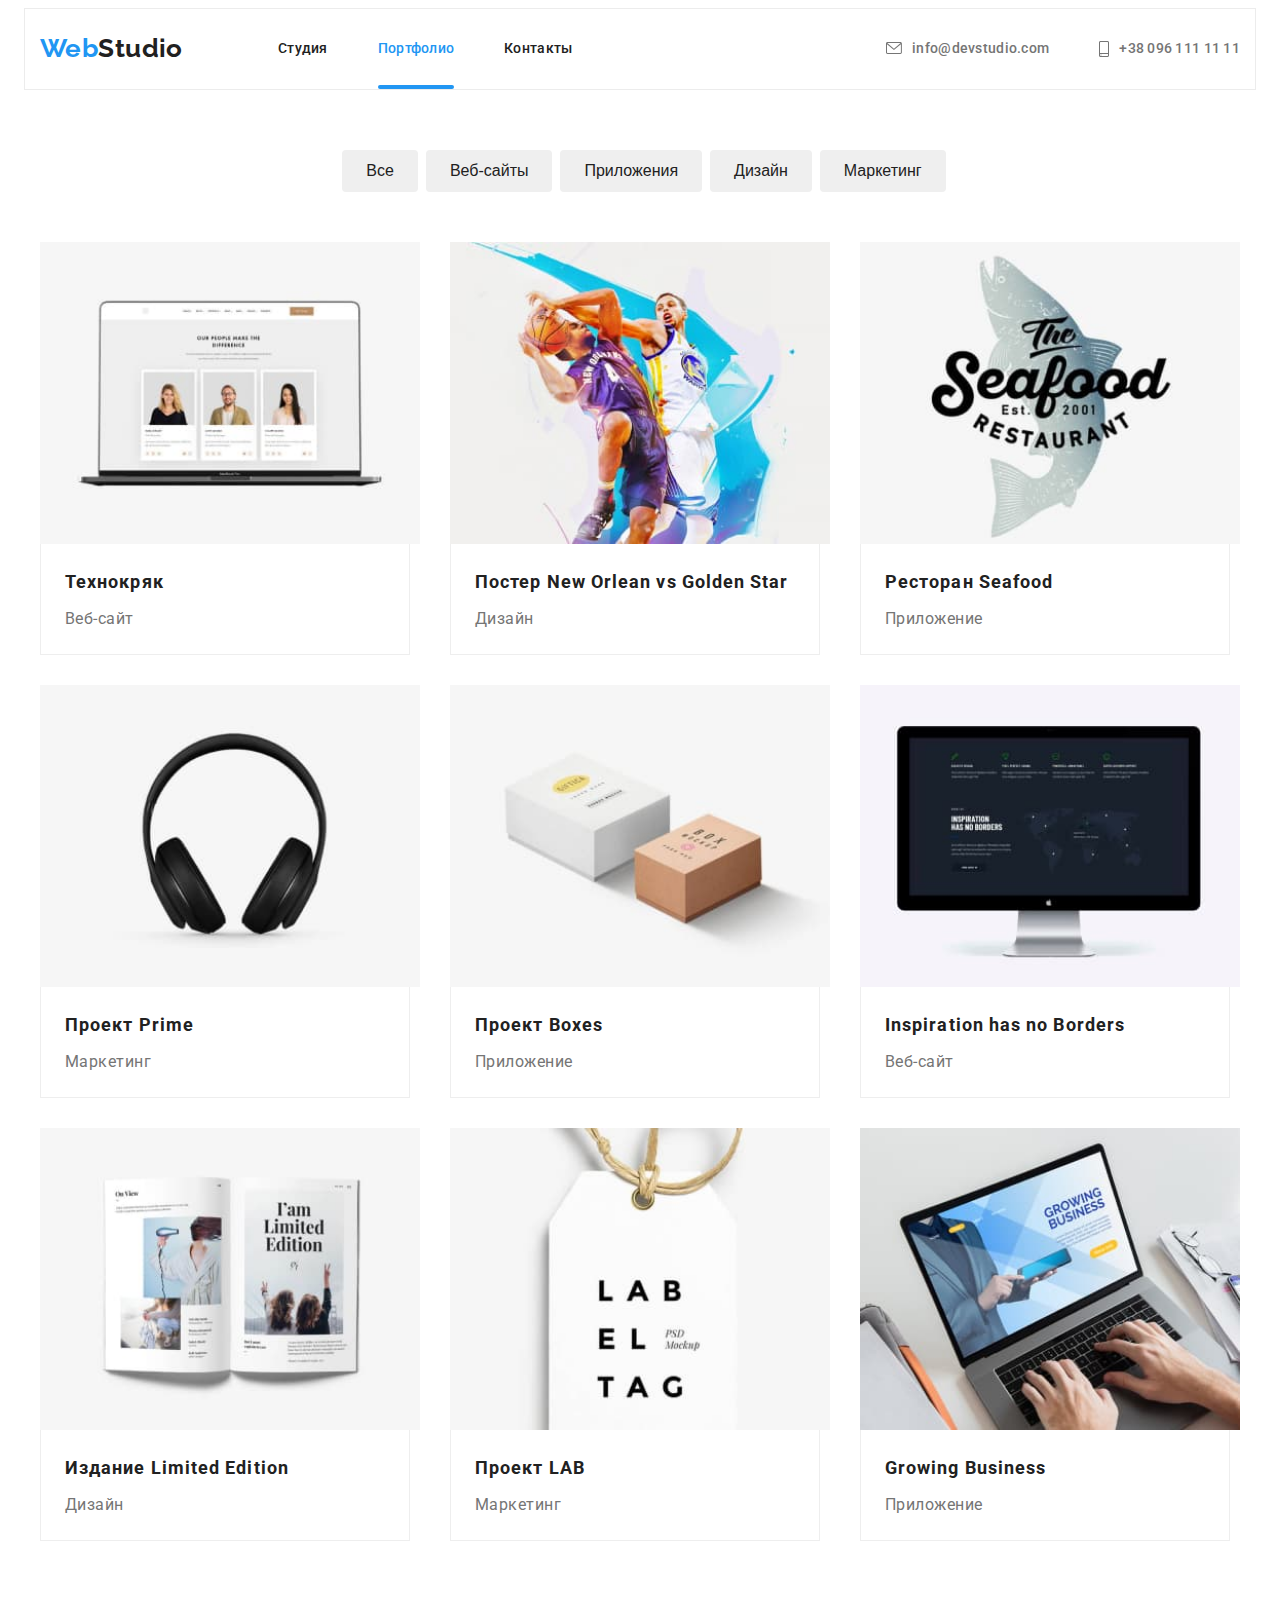
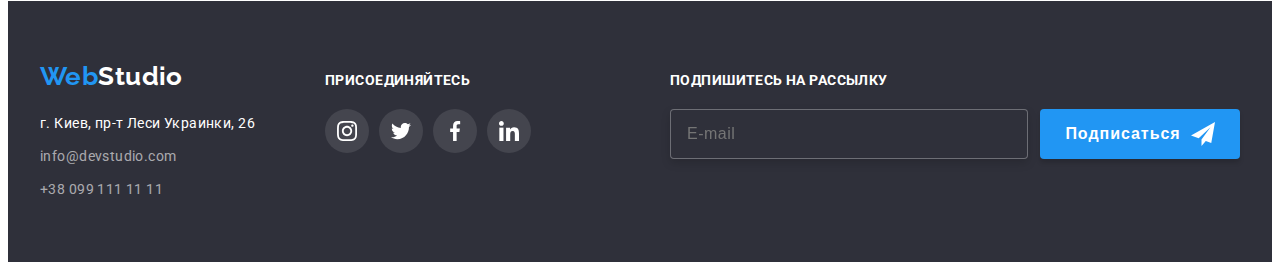
==== commit 622d0151: "changed files" ====
--- a/portfolio.html
+++ b/portfolio.html
@@ -1,8 +1,9 @@
 <!DOCTYPE html>
 <html lang="ru">
   <head>
-    <meta charset="utf-8" />
-    <meta name="viewport" content="widht=device-widht, initial-scale=1.0" />
+    <meta charset="UTF-8" />
+    <meta http-equiv="X-UA-Compatible" content="IE=edge" />
+    <meta name="viewport" content="width=device-width, initial-scale=1.0" />
     <title>Document</title>
     <link rel="preconnect" href="https://fonts.googleapis.com" />
     <link rel="preconnect" href="https://fonts.gstatic.com" crossorigin />
@@ -37,18 +38,18 @@
             </ul>
           </nav>
 
-          <ul class="contact list">
-            <li class="contacts-item">
-              <a href="mailto:info@devstudio.com" class="contact-title">
-                <svg class="contacts-icon-header" width="16" height="12">
+          <ul class="header-contacts list">
+            <li class="header-contacts__item">
+              <a href="mailto:info@devstudio.com" class="header-contacts__title">
+                <svg class="header-contacts__icon" width="16" height="12">
                   <use href="./images/symbol-defs.svg#icon-envelope"></use>
                 </svg>
                 info@devstudio.com</a
               >
             </li>
-            <li class="contacts-item">
-              <a href="tel:+380991111111" class="contact-title">
-                <svg class="contacts-icon-header" width="10" height="16">
+            <li class="header-contacts__item">
+              <a href="tel:+380991111111" class="header-contacts__title">
+                <svg class="header-contacts__icon" width="10" height="16">
                   <use href="./images/symbol-defs.svg#icon-smartphone"></use>
                 </svg>
                 +38 096 111 11 11</a
@@ -63,7 +64,7 @@
       <section class="section">
         <div class="container">
           <h1 class="section-title visually-hidden">Наши проекты</h1>
-          <ul class="button-primary-list list">
+          <ul class="button-primary__list list">
             <li><button type="button" class="button-primary">Все</button></li>
             <li><button type="button" class="button-primary">Веб-сайты</button></li>
             <li><button type="button" class="button-primary">Приложения</button></li>
@@ -71,171 +72,171 @@
             <li><button type="button" class="button-primary">Маркетинг</button></li>
           </ul>
           <ul class="projects list">
-            <li class="projects-item">
-              <a href="" class="projects-link">
-                <div class="projects-wrap">
+            <li class="projects__item">
+              <a href="" class="projects__link">
+                <div class="projects__wrapper">
                   <img src="./images/image.jpg" alt="Ноутбук" width="370" height="294" />
-                  <p class="projects-text">
-                    Ресурс предлагает комплексные предложения с разным уровнем функционала и
-                    сервисов. Все это позволит посетителю получить исчерпывающие сведения о компании
-                    или частном лице.
-                  </p>
-                </div>
-
-                <div class="projects-class">
-                  <h2 class="projects-title">Технокряк</h2>
-                  <p class="projects-work">Веб-сайт</p>
-                </div>
-              </a>
-            </li>
-            <li class="projects-item">
-              <a href="" class="projects-link">
-                <div class="projects-wrap">
+                  <p class="projects__text">
+                    Ресурс предлагает комплексные предложения с разным уровнем функционала и
+                    сервисов. Все это позволит посетителю получить исчерпывающие сведения о компании
+                    или частном лице.
+                  </p>
+                </div>
+
+                <div class="projects__box">
+                  <h2 class="projects__title">Технокряк</h2>
+                  <p class="projects__work">Веб-сайт</p>
+                </div>
+              </a>
+            </li>
+            <li class="projects__item">
+              <a href="" class="projects__link">
+                <div class="projects__wrapper">
                   <img
                     src="./images/image.1.jpg"
                     alt="Двое мужчин играют в баскетбол"
                     width="370"
                     height="294"
                   />
-                  <p class="projects-text">
-                    Ресурс предлагает комплексные предложения с разным уровнем функционала и
-                    сервисов. Все это позволит посетителю получить исчерпывающие сведения о компании
-                    или частном лице.
-                  </p>
-                </div>
-
-                <div class="projects-class">
-                  <h2 class="projects-title">Постер New Orlean vs Golden Star</h2>
-                  <p class="projects-work">Дизайн</p>
-                </div>
-              </a>
-            </li>
-            <li class="projects-item">
-              <a href="" class="projects-link">
-                <div class="projects-wrap">
+                  <p class="projects__text">
+                    Ресурс предлагает комплексные предложения с разным уровнем функционала и
+                    сервисов. Все это позволит посетителю получить исчерпывающие сведения о компании
+                    или частном лице.
+                  </p>
+                </div>
+
+                <div class="projects__box">
+                  <h2 class="projects__title">Постер New Orlean vs Golden Star</h2>
+                  <p class="projects__work">Дизайн</p>
+                </div>
+              </a>
+            </li>
+            <li class="projects__item">
+              <a href="" class="projects__link">
+                <div class="projects__wrapper">
                   <img src="./images/image.2.jpg" alt="Лого ресторана" width="370" height="294" />
-                  <p class="projects-text">
-                    Ресурс предлагает комплексные предложения с разным уровнем функционала и
-                    сервисов. Все это позволит посетителю получить исчерпывающие сведения о компании
-                    или частном лице.
-                  </p>
-                </div>
-
-                <div class="projects-class">
-                  <h2 class="projects-title">Ресторан Seafood</h2>
-                  <p class="projects-work">Приложение</p>
-                </div>
-              </a>
-            </li>
-            <li class="projects-item">
-              <a href="" class="projects-link">
-                <div class="projects-wrap">
+                  <p class="projects__text">
+                    Ресурс предлагает комплексные предложения с разным уровнем функционала и
+                    сервисов. Все это позволит посетителю получить исчерпывающие сведения о компании
+                    или частном лице.
+                  </p>
+                </div>
+
+                <div class="projects__box">
+                  <h2 class="projects__title">Ресторан Seafood</h2>
+                  <p class="projects__work">Приложение</p>
+                </div>
+              </a>
+            </li>
+            <li class="projects__item">
+              <a href="" class="projects__link">
+                <div class="projects__wrapper">
                   <img src="./images/image.3.jpg" alt="Наушники" width="370" height="294" />
-                  <p class="projects-text">
-                    Ресурс предлагает комплексные предложения с разным уровнем функционала и
-                    сервисов. Все это позволит посетителю получить исчерпывающие сведения о компании
-                    или частном лице.
-                  </p>
-                </div>
-
-                <div class="projects-class">
-                  <h2 class="projects-title">Проект Prime</h2>
-                  <p class="projects-work">Маркетинг</p>
-                </div>
-              </a>
-            </li>
-            <li class="projects-item">
-              <a href="" class="projects-link">
-                <div class="projects-wrap">
+                  <p class="projects__text">
+                    Ресурс предлагает комплексные предложения с разным уровнем функционала и
+                    сервисов. Все это позволит посетителю получить исчерпывающие сведения о компании
+                    или частном лице.
+                  </p>
+                </div>
+
+                <div class="projects__box">
+                  <h2 class="projects__title">Проект Prime</h2>
+                  <p class="projects__work">Маркетинг</p>
+                </div>
+              </a>
+            </li>
+            <li class="projects__item">
+              <a href="" class="projects__link">
+                <div class="projects__wrapper">
                   <img src="./images/image.4.jpg" alt="Две коробки" width="370" height="294" />
-                  <p class="projects-text">
-                    Ресурс предлагает комплексные предложения с разным уровнем функционала и
-                    сервисов. Все это позволит посетителю получить исчерпывающие сведения о компании
-                    или частном лице.
-                  </p>
-                </div>
-
-                <div class="projects-class">
-                  <h2 class="projects-title">Проект Boxes</h2>
-                  <p class="projects-work">Приложение</p>
-                </div>
-              </a>
-            </li>
-            <li class="projects-item">
-              <a href="" class="projects-link">
-                <div class="projects-wrap">
+                  <p class="projects__text">
+                    Ресурс предлагает комплексные предложения с разным уровнем функционала и
+                    сервисов. Все это позволит посетителю получить исчерпывающие сведения о компании
+                    или частном лице.
+                  </p>
+                </div>
+
+                <div class="projects__box">
+                  <h2 class="projects__title">Проект Boxes</h2>
+                  <p class="projects__work">Приложение</p>
+                </div>
+              </a>
+            </li>
+            <li class="projects__item">
+              <a href="" class="projects__link">
+                <div class="projects__wrapper">
                   <img
                     src="./images/image.5.jpg"
                     alt="Монитор комп'ютера"
                     width="370"
                     height="294"
                   />
-                  <p class="projects-text">
-                    Ресурс предлагает комплексные предложения с разным уровнем функционала и
-                    сервисов. Все это позволит посетителю получить исчерпывающие сведения о компании
-                    или частном лице.
-                  </p>
-                </div>
-
-                <div class="projects-class">
-                  <h2 class="projects-title">Inspiration has no Borders</h2>
-                  <p class="projects-work">Веб-сайт</p>
-                </div>
-              </a>
-            </li>
-            <li class="projects-item">
-              <a href="" class="projects-link">
-                <div class="projects-wrap">
+                  <p class="projects__text">
+                    Ресурс предлагает комплексные предложения с разным уровнем функционала и
+                    сервисов. Все это позволит посетителю получить исчерпывающие сведения о компании
+                    или частном лице.
+                  </p>
+                </div>
+
+                <div class="projects__box">
+                  <h2 class="projects__title">Inspiration has no Borders</h2>
+                  <p class="projects__work">Веб-сайт</p>
+                </div>
+              </a>
+            </li>
+            <li class="projects__item">
+              <a href="" class="projects__link">
+                <div class="projects__wrapper">
                   <img src="./images/image.6.jpg" alt="Открытый журнал" width="370" height="294" />
-                  <p class="projects-text">
-                    Ресурс предлагает комплексные предложения с разным уровнем функционала и
-                    сервисов. Все это позволит посетителю получить исчерпывающие сведения о компании
-                    или частном лице.
-                  </p>
-                </div>
-
-                <div class="projects-class">
-                  <h2 class="projects-title">Издание Limited Edition</h2>
-                  <p class="projects-work">Дизайн</p>
-                </div>
-              </a>
-            </li>
-            <li class="projects-item">
-              <a href="" class="projects-link">
-                <div class="projects-wrap">
+                  <p class="projects__text">
+                    Ресурс предлагает комплексные предложения с разным уровнем функционала и
+                    сервисов. Все это позволит посетителю получить исчерпывающие сведения о компании
+                    или частном лице.
+                  </p>
+                </div>
+
+                <div class="projects__box">
+                  <h2 class="projects__title">Издание Limited Edition</h2>
+                  <p class="projects__work">Дизайн</p>
+                </div>
+              </a>
+            </li>
+            <li class="projects__item">
+              <a href="" class="projects__link">
+                <div class="projects__wrapper">
                   <img src="./images/image.7.jpg" alt="Проект LAB" width="370" height="294" />
-                  <p class="projects-text">
-                    Ресурс предлагает комплексные предложения с разным уровнем функционала и
-                    сервисов. Все это позволит посетителю получить исчерпывающие сведения о компании
-                    или частном лице.
-                  </p>
-                </div>
-
-                <div class="projects-class">
-                  <h2 class="projects-title">Проект LAB</h2>
-                  <p class="projects-work">Маркетинг</p>
-                </div>
-              </a>
-            </li>
-            <li class="projects-item">
-              <a href="" class="projects-link">
-                <div class="projects-wrap">
+                  <p class="projects__text">
+                    Ресурс предлагает комплексные предложения с разным уровнем функционала и
+                    сервисов. Все это позволит посетителю получить исчерпывающие сведения о компании
+                    или частном лице.
+                  </p>
+                </div>
+
+                <div class="projects__box">
+                  <h2 class="projects__title">Проект LAB</h2>
+                  <p class="projects__work">Маркетинг</p>
+                </div>
+              </a>
+            </li>
+            <li class="projects__item">
+              <a href="" class="projects__link">
+                <div class="projects__wrapper">
                   <img
                     src="./images/image.8.jpg"
                     alt="Робота за проектом"
                     width="370"
                     height="294"
                   />
-                  <p class="projects-text">
-                    Ресурс предлагает комплексные предложения с разным уровнем функционала и
-                    сервисов. Все это позволит посетителю получить исчерпывающие сведения о компании
-                    или частном лице.
-                  </p>
-                </div>
-
-                <div class="projects-class">
-                  <h2 class="projects-title">Growing Business</h2>
-                  <p class="projects-work">Приложение</p>
+                  <p class="projects__text">
+                    Ресурс предлагает комплексные предложения с разным уровнем функционала и
+                    сервисов. Все это позволит посетителю получить исчерпывающие сведения о компании
+                    или частном лице.
+                  </p>
+                </div>
+
+                <div class="projects__box">
+                  <h2 class="projects__title">Growing Business</h2>
+                  <p class="projects__work">Приложение</p>
                 </div>
               </a>
             </li>
@@ -245,13 +246,11 @@
     </main>
 
     <!-- Футер -->
-     <footer class="footer-adress">
+    <footer class="footer-adress">
       <div class="contact-wrap">
         <div class="container">
           <div class="contact-link">
-              <a href="./index.html" class="logo-footer"
-              ><span class="accent">Web</span>Studio</a
-            >
+            <a href="./index.html" class="logo-footer"><span class="accent">Web</span>Studio</a>
             <address>
               <ul class="footer-contacts list">
                 <li class="footer-contacts__item">
@@ -264,7 +263,9 @@
                   >
                 </li>
                 <li class="footer-contacts__item">
-                  <a href="mailto:info@devstudio.com" class="footer-contacts__link"> info@devstudio.com</a>
+                  <a href="mailto:info@devstudio.com" class="footer-contacts__link">
+                    info@devstudio.com</a
+                  >
                 </li>
                 <li class="footer-contacts__item">
                   <a href="tel:+380991111111" class="footer-contacts__link"> +38 099 111 11 11</a>
--- a/css/main.min.css
+++ b/css/main.min.css
@@ -1,2 +1 @@
-:root{--primary-text-color: #757575;--title-text-color: #212121;--accent-color: #2196f3;--primary-white-color: #ffffff;--primary-grey-color: #2f303a}.header-page{display:-webkit-box;display:-ms-flexbox;display:flex;-webkit-box-align:center;-ms-flex-align:center;align-items:center}.header-page-nav{display:-webkit-box;display:-ms-flexbox;display:flex;-webkit-box-align:center;-ms-flex-align:center;align-items:center}.site-nav{display:-webkit-box;display:-ms-flexbox;display:flex}.site-nav:not(:last-child){margin-left:50px}.site-nav .site-nav__link{color:var(--title-text-color);font-weight:500;font-size:14px;line-height:1.14;text-decoration:none;letter-spacing:0.02em}.site-nav__item{position:relative}.site-nav__link::after{content:'';position:absolute;left:0;bottom:-32px;display:block;width:100%;height:4px;background-color:var(--accent-color);border-radius:2px;opacity:0;-webkit-transform:scaleX(0);transform:scaleX(0);-webkit-transition:opacity 250ms cubic-bezier(0.4, 0, 0.2, 1),-webkit-transform 250ms cubic-bezier(0.4, 0, 0.2, 1);transition:opacity 250ms cubic-bezier(0.4, 0, 0.2, 1),-webkit-transform 250ms cubic-bezier(0.4, 0, 0.2, 1);transition:transform 250ms cubic-bezier(0.4, 0, 0.2, 1),opacity 250ms cubic-bezier(0.4, 0, 0.2, 1);transition:transform 250ms cubic-bezier(0.4, 0, 0.2, 1),opacity 250ms cubic-bezier(0.4, 0, 0.2, 1),-webkit-transform 250ms cubic-bezier(0.4, 0, 0.2, 1)}.site-nav__link:hover::after,.site-nav__link.current::after{opacity:1;-webkit-transform:scaleX(1);transform:scaleX(1)}.site-nav .site-nav__link:hover,.site-nav .site-nav__link:focus{color:var(--accent-color)}.site-nav .site-nav__link.current{color:var(--accent-color)}.site-nav__item:not(:last-child){margin-right:50px}.border{border:1px solid #ececec}.footer-adress{background-color:var(--primary-grey-color);padding-top:60px;padding-bottom:60px}.contact-wrap .container{display:-webkit-box;display:-ms-flexbox;display:flex;-webkit-box-align:baseline;-ms-flex-align:baseline;align-items:baseline}.logo-footer{color:white;font-family:'Raleway', sans-serif;font-weight:700;text-decoration:none;font-size:26px;line-height:1.19;min-width:145px;height:31px}.footer-contacts{margin-top:20px}.footer-contacts__item:not(:last-child){margin-bottom:9px}.footer-contacts__link{line-height:1.71;letter-spacing:0.03em;color:rgba(255,255,255,0.6);text-decoration:none;font-style:normal}.footer-contacts__text{color:var(--primary-white-color);line-height:1.71;font-style:normal;text-decoration:none}.social-contacts{margin-right:auto}.social-contacts__wrapper{margin-left:70px}.social-contacts__title{display:block;color:var(--primary-white-color);font-weight:700;font-size:14px;line-height:1.14;letter-spacing:0.03em;text-transform:uppercase;margin-bottom:20px}.social-contacts__list{display:-webkit-box;display:-ms-flexbox;display:flex;-webkit-box-align:baseline;-ms-flex-align:baseline;align-items:baseline}.social-contacts__item{width:44px;height:44px;margin-right:10px}.social-contacts__item:not(:last-child){margin-right:10px}.social-contacts__link{width:100%;height:100%;border-radius:50%;display:-webkit-box;display:-ms-flexbox;display:flex;-webkit-box-align:center;-ms-flex-align:center;align-items:center;-webkit-box-pack:center;-ms-flex-pack:center;justify-content:center;background:rgba(255,255,255,0.1);color:#ffffff;position:relative}.social-contacts__link:hover,.social-contacts__link:focus{background-color:var(--accent-color);color:#ffffff;opacity:0.8;-webkit-transform:scale(0.7);transform:scale(0.7);-webkit-transition:-webkit-transform 250ms cubic-bezier(0.4, 0, 0.2, 1);transition:-webkit-transform 250ms cubic-bezier(0.4, 0, 0.2, 1);transition:transform 250ms cubic-bezier(0.4, 0, 0.2, 1);transition:transform 250ms cubic-bezier(0.4, 0, 0.2, 1), -webkit-transform 250ms cubic-bezier(0.4, 0, 0.2, 1)}.social-contacts__icon{fill:currentColor;position:absolute;opacity:1;-webkit-transform:scale(1);transform:scale(1);-webkit-transition:-webkit-transform 250ms cubic-bezier(0.4, 0, 0.2, 1);transition:-webkit-transform 250ms cubic-bezier(0.4, 0, 0.2, 1);transition:transform 250ms cubic-bezier(0.4, 0, 0.2, 1);transition:transform 250ms cubic-bezier(0.4, 0, 0.2, 1), -webkit-transform 250ms cubic-bezier(0.4, 0, 0.2, 1)}.footer-email__title{display:block;color:var(--primary-white-color);font-weight:700;font-size:14px;line-height:1.14;letter-spacing:0.03em;text-transform:uppercase;margin-bottom:20px}.form__wrapper{display:-webkit-box;display:-ms-flexbox;display:flex;-webkit-box-align:center;-ms-flex-align:center;align-items:center;-webkit-box-pack:center;-ms-flex-pack:center;justify-content:center}.form__input{background-color:#2f303a;color:rgba(255,255,255,0.6);width:358px;height:50px;font-size:16px;line-height:1.25;letter-spacing:0.03em;border:1px solid rgba(255,255,255,0.3);-webkit-filter:drop-shadow(0px 4px 4px rgba(0,0,0,0.15));filter:drop-shadow(0px 4px 4px rgba(0,0,0,0.15));border-radius:4px;outline:none;padding:15px 16px;margin-right:12px}.form__btn{display:-webkit-box;display:-ms-flexbox;display:flex;-webkit-box-align:center;-ms-flex-align:center;align-items:center;-webkit-box-pack:center;-ms-flex-pack:center;justify-content:center;background-color:var(--accent-color);color:#ffffff;width:200px;height:50px;-webkit-box-shadow:0px 4px 4px rgba(0,0,0,0.15);box-shadow:0px 4px 4px rgba(0,0,0,0.15);border-radius:4px;border:transparent;cursor:pointer;font-weight:700;font-size:16px;line-height:1.88;letter-spacing:0.06em;padding:10px}.form__btn:hover .form__icon,.form__btn:focus .form__icon{background-color:var(--accent-color);color:var(--primary-white-color);border-color:transparent;-webkit-transform:scale(1.5);transform:scale(1.5);-webkit-transition:-webkit-transform 250ms cubic-bezier(0.4, 0, 0.2, 1);transition:-webkit-transform 250ms cubic-bezier(0.4, 0, 0.2, 1);transition:transform 250ms cubic-bezier(0.4, 0, 0.2, 1);transition:transform 250ms cubic-bezier(0.4, 0, 0.2, 1), -webkit-transform 250ms cubic-bezier(0.4, 0, 0.2, 1)}.form__icon{margin-left:10px}.visually-hidden{position:absolute;white-space:nowrap;width:1px;height:1px;overflow:hidden;border:0;padding:0;clip:rect(0 0 0 0);-webkit-clip-path:inset(50%);clip-path:inset(50%);margin:-1px}p,h1,h2,h3,h4,h5,h6{margin:0;padding:0}ul,ol{margin:0;padding-left:0}img{display:block;max-width:100%;height:auto}.container{width:1200px;margin:0 auto;padding-left:15px;padding-right:15px}.box{display:-webkit-box;display:-ms-flexbox;display:flex;-webkit-box-align:center;-ms-flex-align:center;align-items:center;padding-top:24px;padding-bottom:25px}body{background-color:var(--primary-white-color);color:var(--primary-text-color);font-family:'Roboto', sans-serif;font-size:14px;letter-spacing:0.03em}.border{border:1px solid #ececec}.list{list-style:none}.thumb{display:-webkit-box;display:-ms-flexbox;display:flex;-webkit-box-align:center;-ms-flex-align:center;align-items:center;-webkit-box-pack:center;-ms-flex-pack:center;justify-content:center;background-color:#f5f4fa;border-radius:4px;max-width:270px;height:120px;margin-bottom:30px}.icon-img{display:-webkit-inline-box;display:-ms-inline-flexbox;display:inline-flex;background-position:center;background-repeat:no-repeat;background-size:contain}.icon{display:-webkit-inline-box;display:-ms-inline-flexbox;display:inline-flex;background-position:center;background-repeat:no-repeat;background-size:contain}.icon:not(:last-child){margin-left:10px}.logo{color:var(--title-text-color);font-family:'Raleway', sans-serif;font-weight:700;text-decoration:none;font-size:26px;line-height:1.19;min-width:145px;height:31px;margin-right:93px}.accent{color:var(--accent-color)}.accent-logo{color:var(--primary-white-color)}.hero{text-align:center;padding-top:200px;padding-bottom:200px}.hero-title{color:var(--primary-white-color);font-weight:900;font-size:44px;line-height:1.36;letter-spacing:0.06em;text-align:center;max-width:696px;height:120px;margin-left:auto;margin-right:auto;margin-bottom:30px;text-transform:uppercase}.overlay{height:600px;outline:1px solid #000;max-width:1600px;margin-left:auto;margin-right:auto;background-image:-webkit-gradient(linear, left top, left bottom, from(rgba(47,48,58,0.4)), to(rgba(47,48,58,0.4))),url(../images/overlay.jpg);background-image:linear-gradient(rgba(47,48,58,0.4), rgba(47,48,58,0.4)),url(../images/overlay.jpg);background-repeat:no-repeat;background-size:cover;background-position:center}.section{padding-top:94px;padding-bottom:94px}.section-title{color:var(--title-text-color);font-weight:700;font-size:36px;line-height:1.17;letter-spacing:0.03em;text-align:center;margin-right:auto;margin-left:auto;margin-bottom:50px}.section-gallery{padding-top:0}.gallery{display:-webkit-box;display:-ms-flexbox;display:flex;margin-left:-30px}.gallery-item{width:calc((100% - 90px) / 3);margin-left:30px;position:relative}.gallery-text{background-color:rgba(47,48,58,0.8);color:#ffffff;font-weight:700;font-size:14px;line-height:1.14;text-align:center;letter-spacing:0.03em;text-transform:uppercase;display:-webkit-box;display:-ms-flexbox;display:flex;-webkit-box-align:center;-ms-flex-align:center;align-items:center;-webkit-box-pack:center;-ms-flex-pack:center;justify-content:center;position:absolute;width:370px;height:70px;bottom:0}.work-title{color:var(--title-text-color);font-weight:700;font-size:14px;line-height:1.14;letter-spacing:0.03em;text-transform:uppercase;max-width:270px;margin-bottom:10px}.work-list{display:-webkit-box;display:-ms-flexbox;display:flex;-webkit-box-align:center;-ms-flex-align:center;align-items:center}.work-item:not(:last-child){margin-right:30px}.work-text{font-size:14px;line-height:1.71;letter-spacing:0.03em;text-align:left;width:270px}.projects{display:-webkit-box;display:-ms-flexbox;display:flex;-ms-flex-wrap:wrap;flex-wrap:wrap;margin-left:-30px;margin-top:-30px}.projects-link{display:block;color:var(--primary-text-color);text-decoration:none;font-size:16px;line-height:1.88;letter-spacing:0.03em;-webkit-box-sizing:border-box;box-sizing:border-box}.projects-title{color:var(--title-text-color);font-weight:700;font-size:18px;line-height:2;letter-spacing:0.06em;margin-bottom:4px}.projects-work{color:var(--primary-text-color);font-size:16px;line-height:1.88;letter-spacing:0.03em}.projects-class{padding-top:20px;padding-right:24px;padding-bottom:20px;padding-left:24px;-webkit-box-sizing:border-box;box-sizing:border-box;border-left:1px solid #eeeeee;border-right:1px solid #eeeeee;border-bottom:1px solid #eeeeee;width:370px}.projects-item{-ms-flex-preferred-size:calc(100% / 3 - 30px);flex-basis:calc(100% / 3 - 30px);margin-top:30px;margin-left:30px}.projects-link:hover,.projects-link:focus{-webkit-box-shadow:0px 1px 1px rgba(0,0,0,0.12),0px 4px 4px rgba(0,0,0,0.06),1px 4px 6px rgba(0,0,0,0.16);box-shadow:0px 1px 1px rgba(0,0,0,0.12),0px 4px 4px rgba(0,0,0,0.06),1px 4px 6px rgba(0,0,0,0.16)}.projects-link:hover .projects-text{-webkit-transform:translateY(0);transform:translateY(0)}.projects-wrap{position:relative;overflow:hidden}.projects-text{background-color:rgba(33,150,243,0.9);color:#ffffff;font-size:18px;line-height:1.56;letter-spacing:0.03em;position:absolute;top:0;bottom:0;padding:63px 24px;height:100%;max-width:100%;-webkit-transform:translateY(101%);transform:translateY(101%);-webkit-transition:-webkit-transform 250ms cubic-bezier(0.4, 0, 0.2, 1);transition:-webkit-transform 250ms cubic-bezier(0.4, 0, 0.2, 1);transition:transform 250ms cubic-bezier(0.4, 0, 0.2, 1);transition:transform 250ms cubic-bezier(0.4, 0, 0.2, 1), -webkit-transform 250ms cubic-bezier(0.4, 0, 0.2, 1)}.button{display:block;border-radius:4px;padding:10px 32px;min-width:200px;margin-right:auto;margin-left:auto;background-color:var(--accent-color);color:var(--primary-white-color);border-color:transparent;font-weight:700;font-size:16px;line-height:1.88;cursor:pointer;text-align:center;letter-spacing:0.06em}.button:hover,.button:focus{color:var(--primary-white-color)}.button-primary-list{display:-webkit-box;display:-ms-flexbox;display:flex;-webkit-box-pack:center;-ms-flex-pack:center;justify-content:center;margin-bottom:50px}.button-primary{color:var(--title-text-color);font-size:16px;font-weight:500;line-height:1.63;text-align:center;border-color:transparent;border-radius:4px;cursor:pointer;margin-left:8px;padding:6px 22px}.button-primary:hover,.button-primary:focus{background-color:var(--accent-color);color:var(--primary-white-color);border-color:transparent;-webkit-box-shadow:0px 3px 1px rgba(0,0,0,0.1),0px 1px 2px rgba(0,0,0,0.08),0px 2px 2px rgba(0,0,0,0.12);box-shadow:0px 3px 1px rgba(0,0,0,0.1),0px 1px 2px rgba(0,0,0,0.08),0px 2px 2px rgba(0,0,0,0.12)}.feature-list{display:-webkit-box;display:-ms-flexbox;display:flex;margin-left:-30px;text-align:center}.feature-item{width:calc((100%-120px) / 4);margin-left:30px;background:#ffffff;-webkit-box-shadow:0px 1px 3px rgba(0,0,0,0.12),0px 1px 1px rgba(0,0,0,0.14),0px 2px 1px rgba(0,0,0,0.2);box-shadow:0px 1px 3px rgba(0,0,0,0.12),0px 1px 1px rgba(0,0,0,0.14),0px 2px 1px rgba(0,0,0,0.2);border-radius:0px 0px 4px 4px}.feature{background-color:#f5f4fa;padding-bottom:94px}.feature-title{color:var(--title-text-color);font-weight:500;font-size:16px;line-height:1.19;letter-spacing:0.03em;margin-top:30px;margin-bottom:10px}.feature-work{font-size:16px;line-height:1.19;text-align:center;letter-spacing:0.03em;margin-bottom:16px}.feature-icon-list{display:-webkit-box;display:-ms-flexbox;display:flex;-webkit-box-pack:center;-ms-flex-pack:center;justify-content:center;margin-bottom:30px}.feature-icon{width:44px;height:44px;margin-right:10px}.feature-icon:not(:last-child){margin-right:10px}.feature-icon-link{width:100%;height:100%;border-radius:50%;display:-webkit-box;display:-ms-flexbox;display:flex;-webkit-box-align:center;-ms-flex-align:center;align-items:center;-webkit-box-pack:center;-ms-flex-pack:center;justify-content:center;color:#afb1b8;position:relative}.icons{fill:currentColor;position:absolute;-webkit-transform:rotate(0);transform:rotate(0);-webkit-transition:-webkit-transform 250ms cubic-bezier(0.4, 0, 0.2, 1);transition:-webkit-transform 250ms cubic-bezier(0.4, 0, 0.2, 1);transition:transform 250ms cubic-bezier(0.4, 0, 0.2, 1);transition:transform 250ms cubic-bezier(0.4, 0, 0.2, 1), -webkit-transform 250ms cubic-bezier(0.4, 0, 0.2, 1)}.feature-icon-link:hover,.feature-icon-link:focus{background-color:var(--accent-color);color:#ffffff;-webkit-transform:rotate(360deg);transform:rotate(360deg);-webkit-transition:-webkit-transform 800ms cubic-bezier(0.4, 0, 0.2, 1);transition:-webkit-transform 800ms cubic-bezier(0.4, 0, 0.2, 1);transition:transform 800ms cubic-bezier(0.4, 0, 0.2, 1);transition:transform 800ms cubic-bezier(0.4, 0, 0.2, 1), -webkit-transform 800ms cubic-bezier(0.4, 0, 0.2, 1)}.clients-list{display:-webkit-box;display:-ms-flexbox;display:flex;-webkit-box-align:center;-ms-flex-align:center;align-items:center}.clients-title{color:var(--title-text-color);font-weight:700;font-size:36px;line-height:1.17;text-align:center;letter-spacing:0.03em;margin-bottom:50px}.clients-item{margin-right:30px}.clients-item:not(:last-child){margin-right:30px}.clients-link{display:-webkit-box;display:-ms-flexbox;display:flex;-webkit-box-align:center;-ms-flex-align:center;align-items:center;-webkit-box-pack:center;-ms-flex-pack:center;justify-content:center;border:1px solid #afb1b8;border-radius:4px;width:170px;height:92px;color:#afb1b8;cursor:pointer;position:relative}.clients-link:hover,.clients-link:focus{border-color:var(--accent-color)}.clients-icon{display:-webkit-inline-box;display:-ms-inline-flexbox;display:inline-flex;background-position:center;background-repeat:no-repeat;background-size:contain;position:absolute;opacity:1;-webkit-transform:scale(1);transform:scale(1);-webkit-transition:-webkit-transform 250ms cubic-bezier(0.4, 0, 0.2, 1);transition:-webkit-transform 250ms cubic-bezier(0.4, 0, 0.2, 1);transition:transform 250ms cubic-bezier(0.4, 0, 0.2, 1);transition:transform 250ms cubic-bezier(0.4, 0, 0.2, 1), -webkit-transform 250ms cubic-bezier(0.4, 0, 0.2, 1)}.clients-icon{fill:currentColor}.clients-link:hover .clients-icon,.clients-link:focus .clients-icon{fill:var(--accent-color);opacity:0.8;-webkit-transform:scale(1.2);transform:scale(1.2);-webkit-transition:-webkit-transform 250ms cubic-bezier(0.4, 0, 0.2, 1);transition:-webkit-transform 250ms cubic-bezier(0.4, 0, 0.2, 1);transition:transform 250ms cubic-bezier(0.4, 0, 0.2, 1);transition:transform 250ms cubic-bezier(0.4, 0, 0.2, 1), -webkit-transform 250ms cubic-bezier(0.4, 0, 0.2, 1)}.contacts-icon-header{fill:var(--primary-text-color);cursor:pointer;margin-right:10px;opacity:1;-webkit-transform:scaleY(1);transform:scaleY(1);-webkit-transition:-webkit-transform 250ms cubic-bezier(0.4, 0, 0.2, 1);transition:-webkit-transform 250ms cubic-bezier(0.4, 0, 0.2, 1);transition:transform 250ms cubic-bezier(0.4, 0, 0.2, 1);transition:transform 250ms cubic-bezier(0.4, 0, 0.2, 1), -webkit-transform 250ms cubic-bezier(0.4, 0, 0.2, 1)}.contacts-icon-header:not(:last-child){margin-right:10px}.contacts-item:hover .contacts-icon-header,.contacts-item:focus .contacts-icon-header{fill:var(--accent-color);opacity:1.2;-webkit-transform:scaleY(-1);transform:scaleY(-1);-webkit-transition:-webkit-transform 250ms cubic-bezier(0.4, 0, 0.2, 1);transition:-webkit-transform 250ms cubic-bezier(0.4, 0, 0.2, 1);transition:transform 250ms cubic-bezier(0.4, 0, 0.2, 1);transition:transform 250ms cubic-bezier(0.4, 0, 0.2, 1), -webkit-transform 250ms cubic-bezier(0.4, 0, 0.2, 1)}.contacts-item{display:-webkit-inline-box;display:-ms-inline-flexbox;display:inline-flex;-webkit-box-align:center;-ms-flex-align:center;align-items:center}.contacts-item:not(:last-child){margin-right:50px}.contact{display:-webkit-box;display:-ms-flexbox;display:flex;margin-left:auto}.contact:not(:last-child){margin-left:50px}.contact-title{color:var(--primary-text-color);font-weight:500;line-height:1.14;font-style:normal;text-decoration:none;letter-spacing:0.02em;display:-webkit-box;display:-ms-flexbox;display:flex;-webkit-box-align:center;-ms-flex-align:center;align-items:center}.contact-title:hover,.footer-contacts__link:hover,.footer-contacts__text:hover{color:var(--accent-color)}.contacts-icon-list{display:-webkit-box;display:-ms-flexbox;display:flex;-webkit-box-pack:center;-ms-flex-pack:center;justify-content:center}.backdrop{position:fixed;top:0;left:0;width:100%;height:100vh;background-color:rgba(0,0,0,0.2);opacity:1;-webkit-transition:opacity 250ms cubic-bezier(0.4, 0, 0.2, 1);transition:opacity 250ms cubic-bezier(0.4, 0, 0.2, 1)}.backdrop.is-hidden{opacity:0;pointer-events:none}.backdrop.is-hidden .modal{-webkit-transform:translate(-50%, -50%) scale(1.1);transform:translate(-50%, -50%) scale(1.1)}.modal{background-color:var(--primary-white-color);position:absolute;top:50%;left:50%;-webkit-transform:translate(-50%, -50%) scale(1);transform:translate(-50%, -50%) scale(1);-webkit-transition:-webkit-transform 250ms cubic-bezier(0.4, 0, 0.2, 1);transition:-webkit-transform 250ms cubic-bezier(0.4, 0, 0.2, 1);transition:transform 250ms cubic-bezier(0.4, 0, 0.2, 1);transition:transform 250ms cubic-bezier(0.4, 0, 0.2, 1), -webkit-transform 250ms cubic-bezier(0.4, 0, 0.2, 1);width:528px;height:581px;-webkit-box-shadow:0px 1px 3px rgba(0,0,0,0.12),0px 1px 1px rgba(0,0,0,0.14),0px 2px 1px rgba(0,0,0,0.2);box-shadow:0px 1px 3px rgba(0,0,0,0.12),0px 1px 1px rgba(0,0,0,0.14),0px 2px 1px rgba(0,0,0,0.2);border-radius:4px;padding:40px}.modal-close-btn{position:absolute;top:8px;right:8px;display:-webkit-box;display:-ms-flexbox;display:flex;-webkit-box-align:center;-ms-flex-align:center;align-items:center;-webkit-box-pack:center;-ms-flex-pack:center;justify-content:center;width:30px;height:30px;cursor:pointer;border-radius:50%;border:1px solid rgba(0,0,0,0.1);background-color:inherit;-webkit-transform:rotate(0);transform:rotate(0);-webkit-transition:-webkit-transform 250ms cubic-bezier(0.4, 0, 0.2, 1);transition:-webkit-transform 250ms cubic-bezier(0.4, 0, 0.2, 1);transition:transform 250ms cubic-bezier(0.4, 0, 0.2, 1);transition:transform 250ms cubic-bezier(0.4, 0, 0.2, 1), -webkit-transform 250ms cubic-bezier(0.4, 0, 0.2, 1)}.no-scroll{overflow:hidden}.modal-icon{fill:#000}.modal-close-btn:hover .modal-icon,.modal-close-btn:focus .modal-icon{fill:var(--accent-color);-webkit-transform:rotate(-360deg);transform:rotate(-360deg);-webkit-transition:-webkit-transform 250ms cubic-bezier(0.4, 0, 0.2, 1);transition:-webkit-transform 250ms cubic-bezier(0.4, 0, 0.2, 1);transition:transform 250ms cubic-bezier(0.4, 0, 0.2, 1);transition:transform 250ms cubic-bezier(0.4, 0, 0.2, 1), -webkit-transform 250ms cubic-bezier(0.4, 0, 0.2, 1)}.modal-title{color:var(--title-text-color);font-weight:700;font-size:20px;line-height:1.15;text-align:center;letter-spacing:0.03em}.modal-form{margin-top:12px}.modal-input{outline:none;margin-top:4px;margin-bottom:10px;padding-left:42px;border:1px solid rgba(33,33,33,0.2);border-radius:4px;width:100%;height:40px}.modal-input:hover,.modal-input:focus{border-color:var(--accent-color)}.modal-input:not(:placeholder-shown){border-color:var(--accent-color)}.modal-label{color:var(--primary-text-color);font-size:12px;line-height:1.17;letter-spacing:0.01em}.modal-form-wrap{position:relative}.modal-form-icon{position:absolute;top:45%;left:12px;-webkit-transform:translateY(-45%);transform:translateY(-45%)}.modal-form-wrap:hover .modal-form-icon,.modal-form-wrap:focus .modal-form-icon{fill:var(--accent-color);-webkit-transform:translateX(-55%);transform:translateX(-55%);-webkit-transition:-webkit-transform 250ms cubic-bezier(0.4, 0, 0.2, 1);transition:-webkit-transform 250ms cubic-bezier(0.4, 0, 0.2, 1);transition:transform 250ms cubic-bezier(0.4, 0, 0.2, 1);transition:transform 250ms cubic-bezier(0.4, 0, 0.2, 1), -webkit-transform 250ms cubic-bezier(0.4, 0, 0.2, 1)}.modal-input:hover+.modal-form-icon,.modal-input:focus+.modal-form-icon{fill:var(--accent-color)}.modal-text{resize:none;width:100%;height:120px;outline:none;border:1px solid rgba(33,33,33,0.2);border-radius:4px;padding:12px 16px;margin-top:4px;margin-bottom:20px}.modal-text::-webkit-input-placeholder{font-size:14px;line-height:1.14;letter-spacing:0.01em;color:rgba(117,117,117,0.5)}.modal-text:-ms-input-placeholder{font-size:14px;line-height:1.14;letter-spacing:0.01em;color:rgba(117,117,117,0.5)}.modal-text::-ms-input-placeholder{font-size:14px;line-height:1.14;letter-spacing:0.01em;color:rgba(117,117,117,0.5)}.modal-text::placeholder{font-size:14px;line-height:1.14;letter-spacing:0.01em;color:rgba(117,117,117,0.5)}.modal-link{color:var(--accent-color);padding-left:5px}.modal-accent{font-size:14px;line-height:1.71;letter-spacing:0.03em}.modal-label-checkbox{color:var(--primary-text-color);font-size:14px;line-height:1.71;letter-spacing:0.03em;display:-webkit-box;display:-ms-flexbox;display:flex;-webkit-box-align:center;-ms-flex-align:center;align-items:center;-webkit-box-pack:center;-ms-flex-pack:center;justify-content:center;margin-bottom:30px}.modal-label-checkbox::before{content:'';width:16px;height:15px;border:2px solid var(--title-text-color);border-radius:2px;margin-right:8px}.modal-input-checkbox:checked+.modal-label-checkbox::before{background-color:var(--accent-color);background-image:url(../images/svg.privacy.svg);border:none;background-repeat:no-repeat;background-position:center}.modal-input-checkbox:hover+.modal-label-checkbox::before,.modal-input-checkbox:focus+.modal-label-checkbox::before{background-color:var(--accent-color);border:var(--accent-color);border-radius:2px;background-image:url(../images/svg.privacy.svg);background-repeat:no-repeat;background-position:center}.modal-btn{background-color:var(--accent-color);color:#ffffff;width:200px;height:50px;font-weight:700;font-size:16px;line-height:1.88;letter-spacing:0.06em;padding:10px 55px;margin-left:auto;margin-right:auto;cursor:pointer;display:-webkit-box;display:-ms-flexbox;display:flex;-webkit-box-align:center;-ms-flex-align:center;align-items:center;text-align:center;-webkit-box-shadow:0px 4px 4px rgba(0,0,0,0.15);box-shadow:0px 4px 4px rgba(0,0,0,0.15);border-radius:4px;border:transparent}.modal-btn:hover,.modal-btn:focus{background:#2196f3;-webkit-box-shadow:0px 4px 4px rgba(0,0,0,0.15);box-shadow:0px 4px 4px rgba(0,0,0,0.15)}
-/*# sourceMappingURL=main.min.css.map */+:root{--primary-text-color: #757575;--title-text-color: #212121;--accent-color: #2196f3;--primary-white-color: #ffffff;--primary-grey-color: #2f303a}.visually-hidden{position:absolute;white-space:nowrap;width:1px;height:1px;overflow:hidden;border:0;padding:0;clip:rect(0 0 0 0);-webkit-clip-path:inset(50%);clip-path:inset(50%);margin:-1px}p,h1,h2,h3,h4,h5,h6{margin:0;padding:0}ul,ol{margin:0;padding-left:0}img{display:block;max-width:100%;height:auto;width:100%}body{background-color:var(--primary-white-color);color:var(--primary-text-color);font-family:"Roboto",sans-serif;font-size:14px;letter-spacing:.03em}.container{width:100%;margin:0 auto;padding-left:15px;padding-right:15px}@media screen and (min-width: 480px){.container{width:480px}}@media screen and (min-width: 768px){.container{width:768px}}@media screen and (min-width: 1200px){.container{width:1200px}}.box{display:-webkit-box;display:-ms-flexbox;display:flex;-webkit-box-align:center;-ms-flex-align:center;align-items:center;padding-top:24px;padding-bottom:25px}.border{border:1px solid #ececec}.list{list-style:none}.no-scroll{overflow:hidden}.backdrop{position:fixed;top:0;left:0;width:100%;height:100vh;background-color:rgba(0,0,0,.2);opacity:1;-webkit-transition:opacity 250ms cubic-bezier(0.4, 0, 0.2, 1);transition:opacity 250ms cubic-bezier(0.4, 0, 0.2, 1)}.backdrop.is-hidden{opacity:0;pointer-events:none}.backdrop.is-hidden .modal{-webkit-transform:translate(-50%, -50%) scale(1.1);transform:translate(-50%, -50%) scale(1.1)}.modal{background-color:var(--primary-white-color);position:absolute;top:50%;left:50%;-webkit-transform:translate(-50%, -50%) scale(1);transform:translate(-50%, -50%) scale(1);-webkit-transition:-webkit-transform 250ms cubic-bezier(0.4, 0, 0.2, 1);transition:-webkit-transform 250ms cubic-bezier(0.4, 0, 0.2, 1);transition:transform 250ms cubic-bezier(0.4, 0, 0.2, 1);transition:transform 250ms cubic-bezier(0.4, 0, 0.2, 1), -webkit-transform 250ms cubic-bezier(0.4, 0, 0.2, 1);width:528px;height:581px;-webkit-box-shadow:0px 1px 3px rgba(0,0,0,.12),0px 1px 1px rgba(0,0,0,.14),0px 2px 1px rgba(0,0,0,.2);box-shadow:0px 1px 3px rgba(0,0,0,.12),0px 1px 1px rgba(0,0,0,.14),0px 2px 1px rgba(0,0,0,.2);border-radius:4px;padding:40px}.modal__close-btn{position:absolute;top:8px;right:8px;display:-webkit-box;display:-ms-flexbox;display:flex;-webkit-box-align:center;-ms-flex-align:center;align-items:center;-webkit-box-pack:center;-ms-flex-pack:center;justify-content:center;width:30px;height:30px;cursor:pointer;border-radius:50%;border:1px solid rgba(0,0,0,.1);background-color:inherit;-webkit-transform:rotate(0);transform:rotate(0);-webkit-transition:-webkit-transform 250ms cubic-bezier(0.4, 0, 0.2, 1);transition:-webkit-transform 250ms cubic-bezier(0.4, 0, 0.2, 1);transition:transform 250ms cubic-bezier(0.4, 0, 0.2, 1);transition:transform 250ms cubic-bezier(0.4, 0, 0.2, 1), -webkit-transform 250ms cubic-bezier(0.4, 0, 0.2, 1)}.modal__close-icon{fill:#000}.modal__close-btn:hover .modal__close-icon,.modal__close-btn:focus .modal__close-icon{fill:var(--accent-color);-webkit-transform:rotate(-360deg);transform:rotate(-360deg);-webkit-transition:-webkit-transform 250ms cubic-bezier(0.4, 0, 0.2, 1);transition:-webkit-transform 250ms cubic-bezier(0.4, 0, 0.2, 1);transition:transform 250ms cubic-bezier(0.4, 0, 0.2, 1);transition:transform 250ms cubic-bezier(0.4, 0, 0.2, 1), -webkit-transform 250ms cubic-bezier(0.4, 0, 0.2, 1)}.modal__title{color:var(--title-text-color);font-weight:700;font-size:20px;line-height:1.15;text-align:center;letter-spacing:.03em}.modal__form{margin-top:12px}.modal__input{outline:none;margin-top:4px;margin-bottom:10px;padding-left:42px;border:1px solid rgba(33,33,33,.2);border-radius:4px;width:100%;height:40px}.modal__input:hover,.modal__input:focus{border-color:var(--accent-color)}.modal__input:not(:-moz-placeholder-shown){border-color:var(--accent-color)}.modal__input:not(:-ms-input-placeholder){border-color:var(--accent-color)}.modal__input:not(:placeholder-shown){border-color:var(--accent-color)}.modal__label{color:var(--primary-text-color);font-size:12px;line-height:1.17;letter-spacing:.01em}.modal__wrapper{position:relative}.modal__icon{position:absolute;top:45%;left:12px;-webkit-transform:translateY(-45%);transform:translateY(-45%)}.modal__wrapper:hover .modal__icon,.modal__wrapper:focus .modal__icon{fill:var(--accent-color);-webkit-transform:translateX(-55%);transform:translateX(-55%);-webkit-transition:-webkit-transform 250ms cubic-bezier(0.4, 0, 0.2, 1);transition:-webkit-transform 250ms cubic-bezier(0.4, 0, 0.2, 1);transition:transform 250ms cubic-bezier(0.4, 0, 0.2, 1);transition:transform 250ms cubic-bezier(0.4, 0, 0.2, 1), -webkit-transform 250ms cubic-bezier(0.4, 0, 0.2, 1)}.modal__input:hover+.modal__icon,.modal__input:focus+.modal__icon{fill:var(--accent-color)}.modal__text{resize:none;width:100%;height:120px;outline:none;border:1px solid rgba(33,33,33,.2);border-radius:4px;padding:12px 16px;margin-top:4px;margin-bottom:20px}.modal__text::-webkit-input-placeholder{font-size:14px;line-height:1.14;letter-spacing:.01em;color:rgba(117,117,117,.5)}.modal__text::-moz-placeholder{font-size:14px;line-height:1.14;letter-spacing:.01em;color:rgba(117,117,117,.5)}.modal__text:-ms-input-placeholder{font-size:14px;line-height:1.14;letter-spacing:.01em;color:rgba(117,117,117,.5)}.modal__text::-ms-input-placeholder{font-size:14px;line-height:1.14;letter-spacing:.01em;color:rgba(117,117,117,.5)}.modal__text::placeholder{font-size:14px;line-height:1.14;letter-spacing:.01em;color:rgba(117,117,117,.5)}.modal__link{color:var(--accent-color);padding-left:5px}.modal__accent{font-size:14px;line-height:1.71;letter-spacing:.03em}.modal__label-checkbox{color:var(--primary-text-color);font-size:14px;line-height:1.71;letter-spacing:.03em;display:-webkit-box;display:-ms-flexbox;display:flex;-webkit-box-align:center;-ms-flex-align:center;align-items:center;-webkit-box-pack:center;-ms-flex-pack:center;justify-content:center;margin-bottom:30px}.modal__label-checkbox::before{content:"";width:16px;height:15px;border:2px solid var(--title-text-color);border-radius:2px;margin-right:8px}.modal__input-checkbox:checked+.modal__label-checkbox::before{background-color:var(--accent-color);background-image:url(../images/svg.privacy.svg);border:none;background-repeat:no-repeat;background-position:center}.modal__input-checkbox:hover+.modal__label-checkbox::before,.modal__input-checkbox:focus+.modal__label-checkbox::before{background-color:var(--accent-color);border:var(--accent-color);border-radius:2px;background-image:url(../images/svg.privacy.svg);background-repeat:no-repeat;background-position:center}.modal__btn{background-color:var(--accent-color);color:#fff;width:200px;height:50px;font-weight:700;font-size:16px;line-height:1.88;letter-spacing:.06em;padding:10px 55px;margin-left:auto;margin-right:auto;cursor:pointer;display:-webkit-box;display:-ms-flexbox;display:flex;-webkit-box-align:center;-ms-flex-align:center;align-items:center;text-align:center;-webkit-box-shadow:0px 4px 4px rgba(0,0,0,.15);box-shadow:0px 4px 4px rgba(0,0,0,.15);border-radius:4px;border:rgba(0,0,0,0)}.modal__btn:hover,.modal__btn:focus{background:#2196f3;-webkit-box-shadow:0px 4px 4px rgba(0,0,0,.15);box-shadow:0px 4px 4px rgba(0,0,0,.15)}.button-primary{color:var(--title-text-color);font-size:16px;font-weight:500;line-height:1.63;text-align:center;border-color:rgba(0,0,0,0);border-radius:4px;cursor:pointer;margin-left:8px;padding:6px 22px}.button-primary:hover,.button-primary:focus{background-color:var(--accent-color);color:var(--primary-white-color);border-color:rgba(0,0,0,0);-webkit-box-shadow:0px 3px 1px rgba(0,0,0,.1),0px 1px 2px rgba(0,0,0,.08),0px 2px 2px rgba(0,0,0,.12);box-shadow:0px 3px 1px rgba(0,0,0,.1),0px 1px 2px rgba(0,0,0,.08),0px 2px 2px rgba(0,0,0,.12)}.button-primary__list{display:-webkit-box;display:-ms-flexbox;display:flex;-webkit-box-pack:center;-ms-flex-pack:center;justify-content:center;margin-bottom:50px}.projects{display:-webkit-box;display:-ms-flexbox;display:flex;-ms-flex-wrap:wrap;flex-wrap:wrap;margin-left:-30px;margin-top:-30px}.projects__link{display:block;color:var(--primary-text-color);text-decoration:none;font-size:16px;line-height:1.88;letter-spacing:.03em;-webkit-box-sizing:border-box;box-sizing:border-box}.projects__title{color:var(--title-text-color);font-weight:700;font-size:18px;line-height:2;letter-spacing:.06em;margin-bottom:4px}.projects__work{color:var(--primary-text-color);font-size:16px;line-height:1.88;letter-spacing:.03em}.projects__box{padding-top:20px;padding-right:24px;padding-bottom:20px;padding-left:24px;-webkit-box-sizing:border-box;box-sizing:border-box;border-left:1px solid #eee;border-right:1px solid #eee;border-bottom:1px solid #eee;width:370px}.projects__item{-ms-flex-preferred-size:calc(33.3333333333% - 30px);flex-basis:calc(33.3333333333% - 30px);margin-top:30px;margin-left:30px}.projects__link:hover,.projects__link:focus{-webkit-box-shadow:0px 1px 1px rgba(0,0,0,.12),0px 4px 4px rgba(0,0,0,.06),1px 4px 6px rgba(0,0,0,.16);box-shadow:0px 1px 1px rgba(0,0,0,.12),0px 4px 4px rgba(0,0,0,.06),1px 4px 6px rgba(0,0,0,.16)}.projects__link:hover .projects__text{-webkit-transform:translateY(0);transform:translateY(0)}.projects__wrapper{position:relative;overflow:hidden}.projects__text{background-color:rgba(33,150,243,.9);color:#fff;font-size:18px;line-height:1.56;letter-spacing:.03em;position:absolute;top:0;bottom:0;padding:63px 24px;height:100%;max-width:100%;-webkit-transform:translateY(101%);transform:translateY(101%);-webkit-transition:-webkit-transform 250ms cubic-bezier(0.4, 0, 0.2, 1);transition:-webkit-transform 250ms cubic-bezier(0.4, 0, 0.2, 1);transition:transform 250ms cubic-bezier(0.4, 0, 0.2, 1);transition:transform 250ms cubic-bezier(0.4, 0, 0.2, 1), -webkit-transform 250ms cubic-bezier(0.4, 0, 0.2, 1)}.clients__title{color:var(--title-text-color);font-weight:700;font-size:36px;line-height:1.17;text-align:center;letter-spacing:.03em;margin-bottom:50px}.clients{display:-webkit-box;display:-ms-flexbox;display:flex;-webkit-box-align:center;-ms-flex-align:center;align-items:center}.clients__item{margin-right:30px}.clients__item:not(:last-child){margin-right:30px}.clients__link{display:-webkit-box;display:-ms-flexbox;display:flex;-webkit-box-align:center;-ms-flex-align:center;align-items:center;-webkit-box-pack:center;-ms-flex-pack:center;justify-content:center;border:1px solid #afb1b8;border-radius:4px;width:170px;height:92px;color:#afb1b8;cursor:pointer;position:relative}.clients__link:hover,.clients__link:focus{border-color:var(--accent-color)}.clients__icon{display:-webkit-inline-box;display:-ms-inline-flexbox;display:inline-flex;background-position:center;background-repeat:no-repeat;background-size:contain;position:absolute;opacity:1;-webkit-transform:scale(1);transform:scale(1);-webkit-transition:-webkit-transform 250ms cubic-bezier(0.4, 0, 0.2, 1);transition:-webkit-transform 250ms cubic-bezier(0.4, 0, 0.2, 1);transition:transform 250ms cubic-bezier(0.4, 0, 0.2, 1);transition:transform 250ms cubic-bezier(0.4, 0, 0.2, 1), -webkit-transform 250ms cubic-bezier(0.4, 0, 0.2, 1)}.clients__icon{fill:currentColor}.clients__link:hover .clients__icon,.clients__link:focus .clients__icon{fill:var(--accent-color);opacity:.8;-webkit-transform:scale(1.2);transform:scale(1.2);-webkit-transition:-webkit-transform 250ms cubic-bezier(0.4, 0, 0.2, 1);transition:-webkit-transform 250ms cubic-bezier(0.4, 0, 0.2, 1);transition:transform 250ms cubic-bezier(0.4, 0, 0.2, 1);transition:transform 250ms cubic-bezier(0.4, 0, 0.2, 1), -webkit-transform 250ms cubic-bezier(0.4, 0, 0.2, 1)}.feature{background-color:#f5f4fa;padding-bottom:94px}.feature__list{display:-webkit-box;display:-ms-flexbox;display:flex;-ms-flex-wrap:wrap;flex-wrap:wrap;gap:30px}.feature__item{width:100%;background:#fff;-webkit-box-shadow:0px 1px 3px rgba(0,0,0,.12),0px 1px 1px rgba(0,0,0,.14),0px 2px 1px rgba(0,0,0,.2);box-shadow:0px 1px 3px rgba(0,0,0,.12),0px 1px 1px rgba(0,0,0,.14),0px 2px 1px rgba(0,0,0,.2);border-radius:0px 0px 4px 4px}@media screen and (min-width: 768px){.feature__item{width:calc((100% - 30px)/2)}}@media screen and (min-width: 1200px){.feature__item{width:calc((100% - 120px)/4)}}.feature__title{color:var(--title-text-color);font-weight:500;font-size:16px;line-height:1.19;letter-spacing:.03em;margin-top:30px;margin-bottom:10px;text-align:center}.feature__text{font-size:16px;line-height:1.19;text-align:center;letter-spacing:.03em;margin-bottom:16px}.feature-communication{display:-webkit-box;display:-ms-flexbox;display:flex;-webkit-box-pack:center;-ms-flex-pack:center;justify-content:center;margin-bottom:30px}.feature-communication__item{width:44px;height:44px;margin-right:10px}.feature-communication__item:not(:last-child){margin-right:10px}.feature-communication__link{width:100%;height:100%;border-radius:50%;display:-webkit-box;display:-ms-flexbox;display:flex;-webkit-box-align:center;-ms-flex-align:center;align-items:center;-webkit-box-pack:center;-ms-flex-pack:center;justify-content:center;color:#afb1b8;position:relative}.feature-communication__icon{fill:currentColor;position:absolute;-webkit-transform:rotate(0);transform:rotate(0);-webkit-transition:-webkit-transform 250ms cubic-bezier(0.4, 0, 0.2, 1);transition:-webkit-transform 250ms cubic-bezier(0.4, 0, 0.2, 1);transition:transform 250ms cubic-bezier(0.4, 0, 0.2, 1);transition:transform 250ms cubic-bezier(0.4, 0, 0.2, 1), -webkit-transform 250ms cubic-bezier(0.4, 0, 0.2, 1)}.feature-communication__link:hover,.feature-communication__link:focus{background-color:var(--accent-color);color:#fff;-webkit-transform:rotate(360deg);transform:rotate(360deg);-webkit-transition:-webkit-transform 800ms cubic-bezier(0.4, 0, 0.2, 1);transition:-webkit-transform 800ms cubic-bezier(0.4, 0, 0.2, 1);transition:transform 800ms cubic-bezier(0.4, 0, 0.2, 1);transition:transform 800ms cubic-bezier(0.4, 0, 0.2, 1), -webkit-transform 800ms cubic-bezier(0.4, 0, 0.2, 1)}.section{padding-top:60px;padding-bottom:60px}.section-title{color:var(--title-text-color);font-weight:700;font-size:28px;line-height:1.17;letter-spacing:.03em;text-align:center;margin-right:auto;margin-left:auto;margin-bottom:50px}.gallery{padding-top:0}.gallery__list{display:-webkit-box;display:-ms-flexbox;display:flex;margin-left:-30px}.gallery__item{width:calc((100% - 90px)/3);margin-left:30px;position:relative}.gallery__text{background-color:rgba(47,48,58,.8);color:#fff;font-weight:700;font-size:14px;line-height:1.14;text-align:center;letter-spacing:.03em;text-transform:uppercase;display:-webkit-box;display:-ms-flexbox;display:flex;-webkit-box-align:center;-ms-flex-align:center;align-items:center;-webkit-box-pack:center;-ms-flex-pack:center;justify-content:center;position:absolute;width:370px;height:70px;bottom:0}.work{display:-webkit-box;display:-ms-flexbox;display:flex;-webkit-box-align:center;-ms-flex-align:center;align-items:center}.work__title{color:var(--title-text-color);font-weight:700;font-size:14px;line-height:1.14;letter-spacing:.03em;text-transform:uppercase;max-width:270px;margin-bottom:10px}.work__item:not(:last-child){margin-right:30px}.work__text{font-size:14px;line-height:1.71;letter-spacing:.03em;text-align:left;width:270px}.work__thumb{display:-webkit-box;display:-ms-flexbox;display:flex;-webkit-box-align:center;-ms-flex-align:center;align-items:center;-webkit-box-pack:center;-ms-flex-pack:center;justify-content:center;background-color:#f5f4fa;border-radius:4px;max-width:270px;height:120px;margin-bottom:30px}.work__icon{display:-webkit-inline-box;display:-ms-inline-flexbox;display:inline-flex;background-position:center;background-repeat:no-repeat;background-size:contain}.work__icon:not(:last-child){margin-left:10px}.hero{text-align:center;padding-top:118px}.hero__title{color:var(--primary-white-color);font-weight:900;font-size:26px;line-height:1.62;letter-spacing:.06em;text-align:center;max-width:360px;height:84px;margin-left:auto;margin-right:auto;margin-bottom:30px;text-transform:uppercase}@media screen and (min-width: 1200px){.hero__title{max-width:696px;height:120px;font-size:44px;line-height:1.36}}.hero__overlay{height:400px;outline:1px solid #000;margin-left:auto;margin-right:auto;background-image:-webkit-gradient(linear, left top, left bottom, from(rgba(47, 48, 58, 0.4)), to(rgba(47, 48, 58, 0.4))),url(../images/overlay.jpg);background-image:linear-gradient(rgba(47, 48, 58, 0.4), rgba(47, 48, 58, 0.4)),url(../images/overlay.jpg);background-repeat:no-repeat;background-size:cover;background-position:center}.logo{color:var(--title-text-color);font-family:"Raleway",sans-serif;font-weight:700;text-decoration:none;font-size:26px;line-height:1.19;min-width:145px;height:31px;margin-right:93px}.accent{color:var(--accent-color)}.accent-logo{color:var(--primary-white-color)}.footer-adress{background-color:var(--primary-grey-color);padding-top:60px;padding-bottom:60px}.contact-wrap .container{display:-webkit-box;display:-ms-flexbox;display:flex;-webkit-box-align:baseline;-ms-flex-align:baseline;align-items:baseline}.logo-footer{color:#fff;font-family:"Raleway",sans-serif;font-weight:700;text-decoration:none;font-size:26px;line-height:1.19;min-width:145px;height:31px}.footer-contacts{margin-top:20px}.footer-contacts__item:not(:last-child){margin-bottom:9px}.footer-contacts__link{line-height:1.71;letter-spacing:.03em;color:rgba(255,255,255,.6);text-decoration:none;font-style:normal}.footer-contacts__text{color:var(--primary-white-color);line-height:1.71;font-style:normal;text-decoration:none}.social-contacts{margin-right:auto}.social-contacts__wrapper{margin-left:70px}.social-contacts__title{display:block;color:var(--primary-white-color);font-weight:700;font-size:14px;line-height:1.14;letter-spacing:.03em;text-transform:uppercase;margin-bottom:20px}.social-contacts__list{display:-webkit-box;display:-ms-flexbox;display:flex;-webkit-box-align:baseline;-ms-flex-align:baseline;align-items:baseline}.social-contacts__item{width:44px;height:44px;margin-right:10px}.social-contacts__item:not(:last-child){margin-right:10px}.social-contacts__link{width:100%;height:100%;border-radius:50%;display:-webkit-box;display:-ms-flexbox;display:flex;-webkit-box-align:center;-ms-flex-align:center;align-items:center;-webkit-box-pack:center;-ms-flex-pack:center;justify-content:center;background:rgba(255,255,255,.1);color:#fff;position:relative}.social-contacts__link:hover,.social-contacts__link:focus{background-color:var(--accent-color);color:#fff;opacity:.8;-webkit-transform:scale(0.7);transform:scale(0.7);-webkit-transition:-webkit-transform 250ms cubic-bezier(0.4, 0, 0.2, 1);transition:-webkit-transform 250ms cubic-bezier(0.4, 0, 0.2, 1);transition:transform 250ms cubic-bezier(0.4, 0, 0.2, 1);transition:transform 250ms cubic-bezier(0.4, 0, 0.2, 1), -webkit-transform 250ms cubic-bezier(0.4, 0, 0.2, 1)}.social-contacts__icon{fill:currentColor;position:absolute;opacity:1;-webkit-transform:scale(1);transform:scale(1);-webkit-transition:-webkit-transform 250ms cubic-bezier(0.4, 0, 0.2, 1);transition:-webkit-transform 250ms cubic-bezier(0.4, 0, 0.2, 1);transition:transform 250ms cubic-bezier(0.4, 0, 0.2, 1);transition:transform 250ms cubic-bezier(0.4, 0, 0.2, 1), -webkit-transform 250ms cubic-bezier(0.4, 0, 0.2, 1)}.footer-email__title{display:block;color:var(--primary-white-color);font-weight:700;font-size:14px;line-height:1.14;letter-spacing:.03em;text-transform:uppercase;margin-bottom:20px}.form__wrapper{display:-webkit-box;display:-ms-flexbox;display:flex;-webkit-box-align:center;-ms-flex-align:center;align-items:center;-webkit-box-pack:center;-ms-flex-pack:center;justify-content:center}.form__input{background-color:#2f303a;color:rgba(255,255,255,.6);width:358px;height:50px;font-size:16px;line-height:1.25;letter-spacing:.03em;border:1px solid rgba(255,255,255,.3);-webkit-filter:drop-shadow(0px 4px 4px rgba(0, 0, 0, 0.15));filter:drop-shadow(0px 4px 4px rgba(0, 0, 0, 0.15));border-radius:4px;outline:none;padding:15px 16px;margin-right:12px}.form__btn{display:-webkit-box;display:-ms-flexbox;display:flex;-webkit-box-align:center;-ms-flex-align:center;align-items:center;-webkit-box-pack:center;-ms-flex-pack:center;justify-content:center;background-color:var(--accent-color);color:#fff;width:200px;height:50px;-webkit-box-shadow:0px 4px 4px rgba(0,0,0,.15);box-shadow:0px 4px 4px rgba(0,0,0,.15);border-radius:4px;border:rgba(0,0,0,0);cursor:pointer;font-weight:700;font-size:16px;line-height:1.88;letter-spacing:.06em;padding:10px}.form__btn:hover .form__icon,.form__btn:focus .form__icon{background-color:var(--accent-color);color:var(--primary-white-color);border-color:rgba(0,0,0,0);-webkit-transform:scale(1.5);transform:scale(1.5);-webkit-transition:-webkit-transform 250ms cubic-bezier(0.4, 0, 0.2, 1);transition:-webkit-transform 250ms cubic-bezier(0.4, 0, 0.2, 1);transition:transform 250ms cubic-bezier(0.4, 0, 0.2, 1);transition:transform 250ms cubic-bezier(0.4, 0, 0.2, 1), -webkit-transform 250ms cubic-bezier(0.4, 0, 0.2, 1)}.form__icon{margin-left:10px}.header-page{display:-webkit-box;display:-ms-flexbox;display:flex;-webkit-box-align:center;-ms-flex-align:center;align-items:center}.header-page-nav{display:-webkit-box;display:-ms-flexbox;display:flex;-webkit-box-align:center;-ms-flex-align:center;align-items:center}.site-nav{display:-webkit-box;display:-ms-flexbox;display:flex}.site-nav .site-nav:not(:last-child){margin-left:50px}.site-nav .site-nav__link{color:var(--title-text-color);font-weight:500;font-size:14px;line-height:1.14;text-decoration:none;letter-spacing:.02em}.site-nav__item{position:relative}.site-nav__link::after{content:"";position:absolute;left:0;bottom:-32px;display:block;width:100%;height:4px;background-color:var(--accent-color);border-radius:2px;opacity:0;-webkit-transform:scaleX(0);transform:scaleX(0);-webkit-transition:opacity 250ms cubic-bezier(0.4, 0, 0.2, 1),-webkit-transform 250ms cubic-bezier(0.4, 0, 0.2, 1);transition:opacity 250ms cubic-bezier(0.4, 0, 0.2, 1),-webkit-transform 250ms cubic-bezier(0.4, 0, 0.2, 1);transition:transform 250ms cubic-bezier(0.4, 0, 0.2, 1),opacity 250ms cubic-bezier(0.4, 0, 0.2, 1);transition:transform 250ms cubic-bezier(0.4, 0, 0.2, 1),opacity 250ms cubic-bezier(0.4, 0, 0.2, 1),-webkit-transform 250ms cubic-bezier(0.4, 0, 0.2, 1)}.site-nav__link:hover::after,.site-nav__link.current::after{opacity:1;-webkit-transform:scaleX(1);transform:scaleX(1)}.site-nav .site-nav__link:hover,.site-nav .site-nav__link:focus{color:var(--accent-color)}.site-nav .site-nav__link.current{color:var(--accent-color)}.site-nav__item:not(:last-child){margin-right:50px}.header-contacts{display:-webkit-box;display:-ms-flexbox;display:flex;margin-left:auto}.header-contacts .header-contacts__item{display:-webkit-inline-box;display:-ms-inline-flexbox;display:inline-flex;-webkit-box-align:center;-ms-flex-align:center;align-items:center}.header-contacts__item:not(:last-child){margin-right:50px}.header-contacts__item:hover .header-contacts__icon,.header-contacts__item:focus .header-contacts__icon{fill:var(--accent-color);opacity:1.2;-webkit-transform:scaleY(-1);transform:scaleY(-1);-webkit-transition:-webkit-transform 250ms cubic-bezier(0.4, 0, 0.2, 1);transition:-webkit-transform 250ms cubic-bezier(0.4, 0, 0.2, 1);transition:transform 250ms cubic-bezier(0.4, 0, 0.2, 1);transition:transform 250ms cubic-bezier(0.4, 0, 0.2, 1), -webkit-transform 250ms cubic-bezier(0.4, 0, 0.2, 1)}.header-contacts__title{color:var(--primary-text-color);font-weight:500;line-height:1.14;font-style:normal;text-decoration:none;letter-spacing:.02em;display:-webkit-box;display:-ms-flexbox;display:flex;-webkit-box-align:center;-ms-flex-align:center;align-items:center}.header-contacts__title:hover,.header-contacts .footer-contacts__link:hover,.header-contacts .footer-contacts__text:hover{color:var(--accent-color)}.header-contacts__icon{fill:var(--primary-text-color);cursor:pointer;margin-right:10px;opacity:1;-webkit-transform:scaleY(1);transform:scaleY(1);-webkit-transition:-webkit-transform 250ms cubic-bezier(0.4, 0, 0.2, 1);transition:-webkit-transform 250ms cubic-bezier(0.4, 0, 0.2, 1);transition:transform 250ms cubic-bezier(0.4, 0, 0.2, 1);transition:transform 250ms cubic-bezier(0.4, 0, 0.2, 1), -webkit-transform 250ms cubic-bezier(0.4, 0, 0.2, 1)}.header-contacts__icon:not(:last-child){margin-right:10px}.border{border:1px solid #ececec}.button{display:block;border-radius:4px;padding:10px 32px;min-width:200px;margin-right:auto;margin-left:auto;background-color:var(--accent-color);color:var(--primary-white-color);border-color:rgba(0,0,0,0);font-weight:700;font-size:16px;line-height:1.88;cursor:pointer;text-align:center;letter-spacing:.06em}.button:hover,.button:focus{color:var(--primary-white-color)}/*# sourceMappingURL=main.min.css.map */